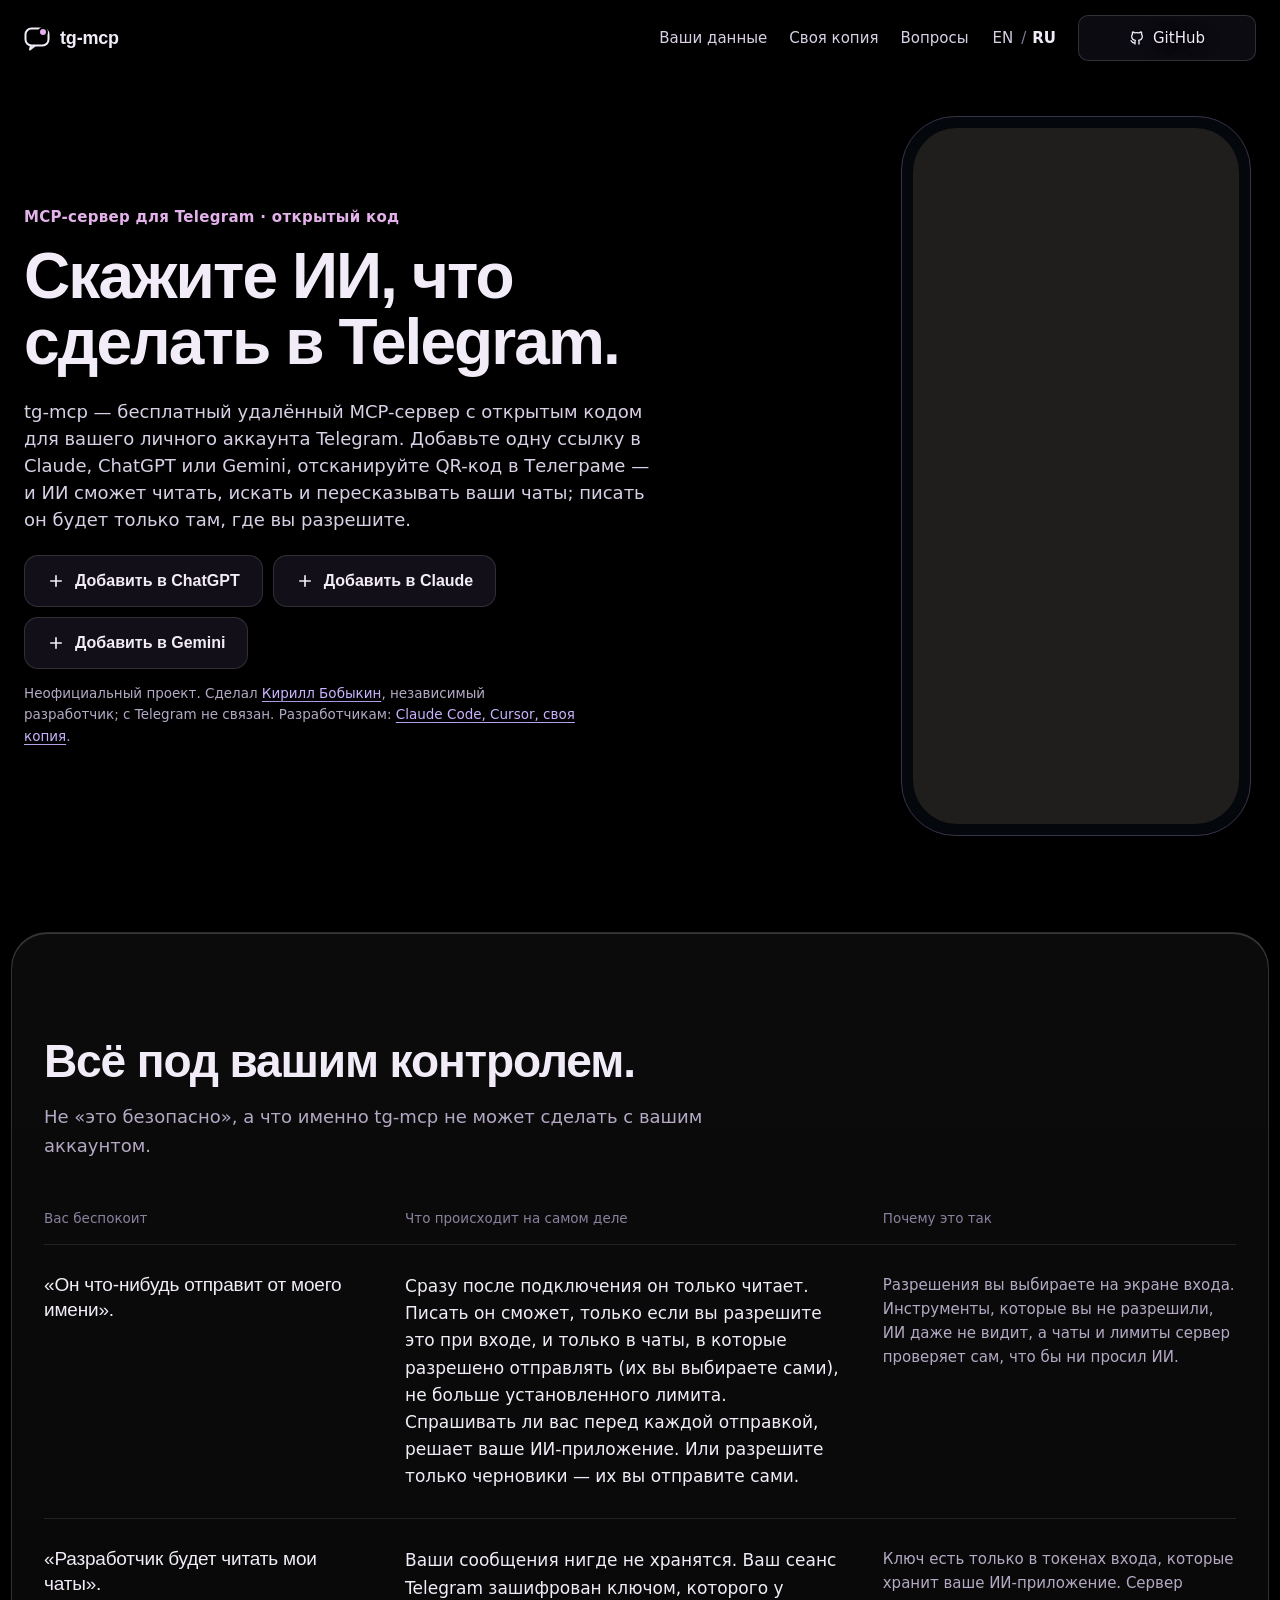
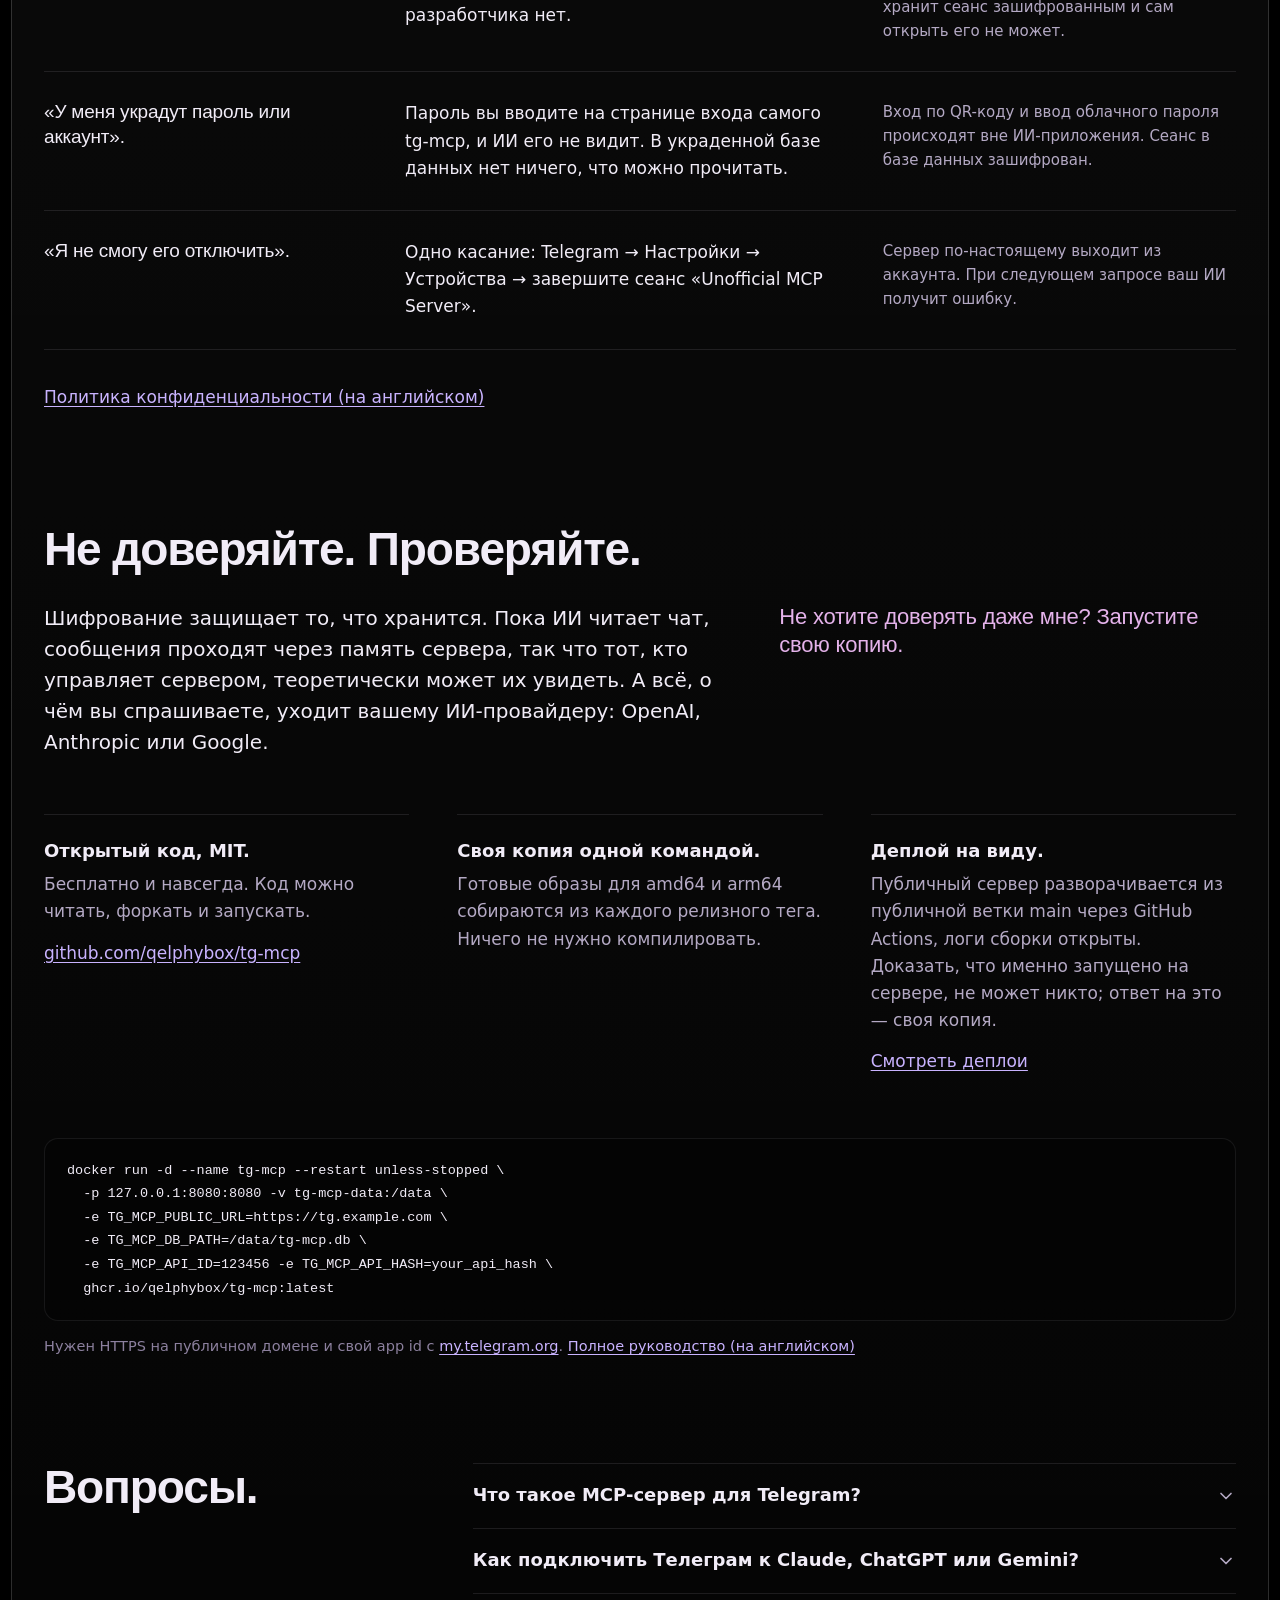
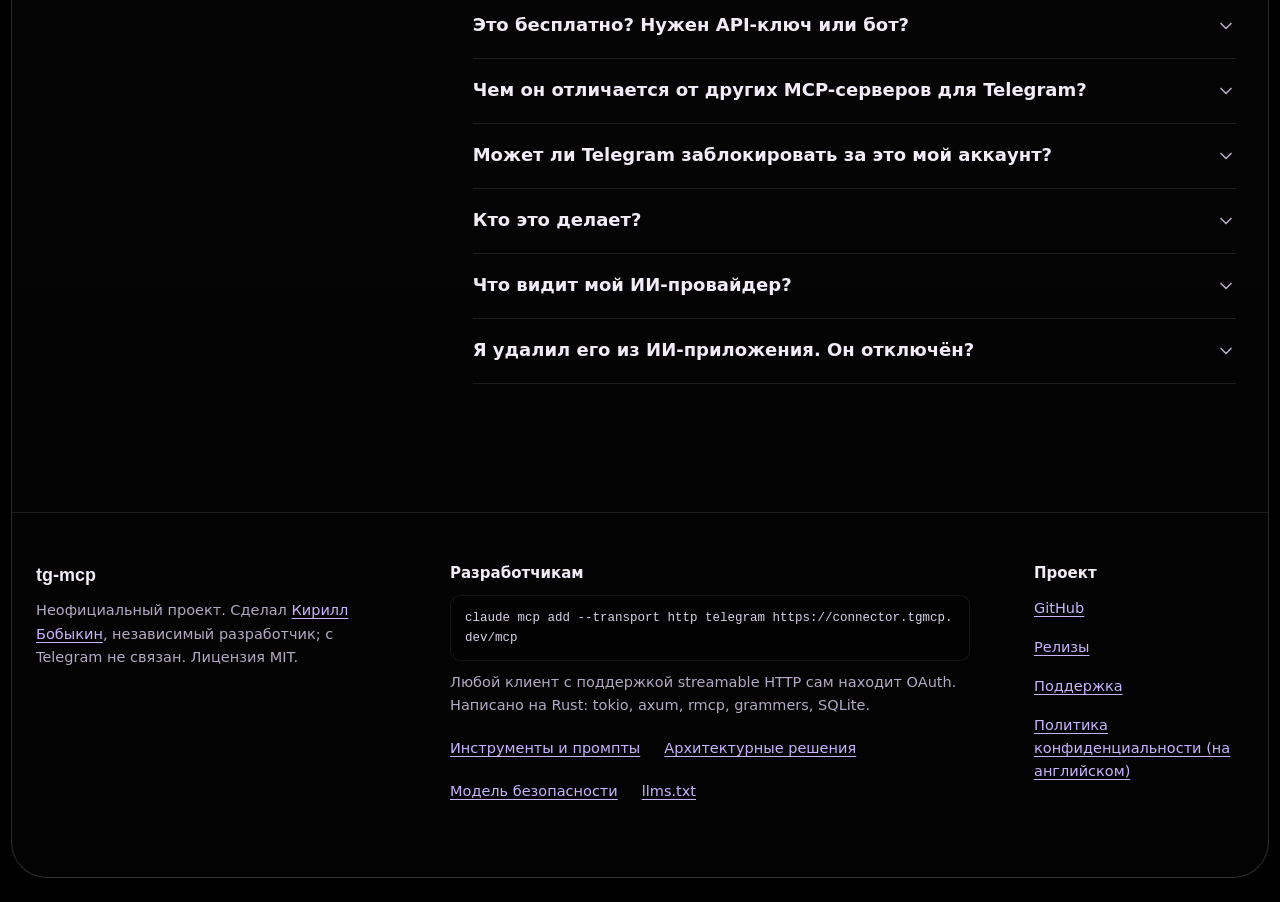
==== site/ru/index.html @ 608f6fd1 "Landing: the page in Russian at /ru/ (#78) site/ru/index.html is the English page's markup in Russia" ====
<!doctype html>
<html lang="ru">
<head>
<meta charset="utf-8">
<meta name="viewport" content="width=device-width, initial-scale=1">
<title>MCP-сервер Telegram для Claude, ChatGPT и Gemini · tg-mcp</title>
<meta name="description" content="MCP-сервер с открытым кодом: подключите Telegram к Claude, ChatGPT, Gemini или Cursor. Чтение и поиск по чатам, черновики. Вход по QR-коду, без API-ключей.">
<link rel="canonical" href="https://tgmcp.dev/ru/">
<link rel="alternate" hreflang="en" href="https://tgmcp.dev/">
<link rel="alternate" hreflang="ru" href="https://tgmcp.dev/ru/">
<link rel="alternate" hreflang="x-default" href="https://tgmcp.dev/">
<meta name="robots" content="index, follow, max-image-preview:large">
<link rel="alternate" type="text/markdown" href="https://tgmcp.dev/llms.txt" title="tg-mcp для ИИ-агентов (llms.txt, на английском)">
<meta name="theme-color" content="#000000">
<meta property="og:site_name" content="tg-mcp">
<meta property="og:title" content="tg-mcp: MCP-сервер Telegram для Claude, ChatGPT и Gemini">
<meta property="og:description" content="Поручите ИИ повседневные дела в Telegram: разобрать непрочитанное, найти то самое сообщение, написать и отправить ответ там, где вы разрешили. Неофициальный проект с открытым кодом.">
<meta property="og:url" content="https://tgmcp.dev/ru/">
<meta property="og:type" content="website">
<meta property="og:locale" content="ru_RU">
<meta property="og:locale:alternate" content="en_US">
<meta property="og:image" content="https://tgmcp.dev/ru/og.jpg">
<meta property="og:image:width" content="1200">
<meta property="og:image:height" content="630">
<meta property="og:image:alt" content="tg-mcp: MCP-сервер для Telegram. Скажите ИИ, что сделать в Telegram.">
<meta name="twitter:card" content="summary_large_image">
<script defer src="https://cloud.umami.is/script.js" data-website-id="552e4a6b-90d4-4f64-bf3e-ed0e49c563c6" data-domains="tgmcp.dev" data-do-not-track="true"></script>
<link rel="icon" href="/favicon.svg" type="image/svg+xml">
<link rel="preload" href="/fonts/unbounded-cyrillic.woff2" as="font" type="font/woff2" crossorigin>
<link rel="preload" href="/fonts/golos-text-cyrillic.woff2" as="font" type="font/woff2" crossorigin>
<style>
@font-face{font-family:'Golos Text';font-style:normal;font-weight:400 600;font-display:swap;src:url(/fonts/golos-text-cyrillic.woff2) format('woff2');unicode-range:U+0301, U+0400-045F, U+0490-0491, U+04B0-04B1, U+2116}
@font-face{font-family:'Golos Text';font-style:normal;font-weight:400 600;font-display:swap;src:url(/fonts/golos-text-latin-ext.woff2) format('woff2');unicode-range:U+0100-02BA, U+02BD-02C5, U+02C7-02CC, U+02CE-02D7, U+02DD-02FF, U+0304, U+0308, U+0329, U+1D00-1DBF, U+1E00-1E9F, U+1EF2-1EFF, U+2020, U+20A0-20AB, U+20AD-20C4, U+2113, U+2C60-2C7F, U+A720-A7FF}
@font-face{font-family:'Golos Text';font-style:normal;font-weight:400 600;font-display:swap;src:url(/fonts/golos-text-latin.woff2) format('woff2');unicode-range:U+0000-00FF, U+0131, U+0152-0153, U+02BB-02BC, U+02C6, U+02DA, U+02DC, U+0304, U+0308, U+0329, U+2000-206F, U+20AC, U+2122, U+2191, U+2193, U+2212, U+2215, U+FEFF, U+FFFD}
@font-face{font-family:'JetBrains Mono';font-style:normal;font-weight:400 500;font-display:swap;src:url(/fonts/jetbrains-mono-cyrillic.woff2) format('woff2');unicode-range:U+0301, U+0400-045F, U+0490-0491, U+04B0-04B1, U+2116}
@font-face{font-family:'JetBrains Mono';font-style:normal;font-weight:400 500;font-display:swap;src:url(/fonts/jetbrains-mono-latin-ext.woff2) format('woff2');unicode-range:U+0100-02BA, U+02BD-02C5, U+02C7-02CC, U+02CE-02D7, U+02DD-02FF, U+0304, U+0308, U+0329, U+1D00-1DBF, U+1E00-1E9F, U+1EF2-1EFF, U+2020, U+20A0-20AB, U+20AD-20C4, U+2113, U+2C60-2C7F, U+A720-A7FF}
@font-face{font-family:'JetBrains Mono';font-style:normal;font-weight:400 500;font-display:swap;src:url(/fonts/jetbrains-mono-latin.woff2) format('woff2');unicode-range:U+0000-00FF, U+0131, U+0152-0153, U+02BB-02BC, U+02C6, U+02DA, U+02DC, U+0304, U+0308, U+0329, U+2000-206F, U+20AC, U+2122, U+2191, U+2193, U+2212, U+2215, U+FEFF, U+FFFD}
@font-face{font-family:'Unbounded';font-style:normal;font-weight:500 700;font-display:swap;src:url(/fonts/unbounded-cyrillic.woff2) format('woff2');unicode-range:U+0301, U+0400-045F, U+0490-0491, U+04B0-04B1, U+2116}
@font-face{font-family:'Unbounded';font-style:normal;font-weight:500 700;font-display:swap;src:url(/fonts/unbounded-latin-ext.woff2) format('woff2');unicode-range:U+0100-02BA, U+02BD-02C5, U+02C7-02CC, U+02CE-02D7, U+02DD-02FF, U+0304, U+0308, U+0329, U+1D00-1DBF, U+1E00-1E9F, U+1EF2-1EFF, U+2020, U+20A0-20AB, U+20AD-20C4, U+2113, U+2C60-2C7F, U+A720-A7FF}
@font-face{font-family:'Unbounded';font-style:normal;font-weight:500 700;font-display:swap;src:url(/fonts/unbounded-latin.woff2) format('woff2');unicode-range:U+0000-00FF, U+0131, U+0152-0153, U+02BB-02BC, U+02C6, U+02DA, U+02DC, U+0304, U+0308, U+0329, U+2000-206F, U+20AC, U+2122, U+2191, U+2193, U+2212, U+2215, U+FEFF, U+FFFD}
body{margin:0;background:#000}
html{scrollbar-color:#3A3247 #000}
::selection{background:#E4B2EA;color:#1F0F24}
a{color:#C9B3FF;text-underline-offset:3px}
a:hover{color:#E2D6FF}
:focus-visible{outline:2px solid #C9B3FF;outline-offset:3px;border-radius:6px}
code,pre,.mono{font-family:'JetBrains Mono',ui-monospace,Menlo,monospace;font-variant-ligatures:none}
p code{font-size:0.86em;color:#F1ECF7;overflow-wrap:anywhere}
.view{animation:viewIn 480ms cubic-bezier(0.16,1,0.3,1) both}
.stag>*{animation:lnIn 420ms cubic-bezier(0.16,1,0.3,1) both}
.stag>*:nth-child(2){animation-delay:120ms}
.stag>*:nth-child(3){animation-delay:240ms}
.stag>*:nth-child(4){animation-delay:360ms}
.stag>*:nth-child(5){animation-delay:480ms}
.tick{animation:tick 380ms cubic-bezier(0.16,1,0.3,1) both}
@keyframes viewIn{from{opacity:0;filter:blur(6px);transform:translateY(6px)}to{opacity:1;filter:blur(0);transform:none} }
@keyframes tick{from{transform:scale(0.6);opacity:0}to{transform:none;opacity:1} }
.spin{animation:spin 900ms linear infinite}
summary::-webkit-details-marker{display:none}
.chev{transition:transform 200ms ease-out}
details[open] .chev{transform:rotate(180deg)}
summary:hover{color:#FFFFFF}
.bub{animation:bub 520ms cubic-bezier(0.16,1,0.3,1) both}
.slide{animation:slide 560ms cubic-bezier(0.16,1,0.3,1) both}
.caret{animation:caret 1s steps(1,end) infinite}
@keyframes spin{to{transform:rotate(360deg)} }
@keyframes bub{from{opacity:0;transform:translateY(14px) scale(0.97)}to{opacity:1;transform:none} }
@keyframes slide{from{transform:translateX(100%)}to{transform:none} }
@keyframes caret{50%{opacity:0} }
@media (prefers-reduced-motion: reduce){
.bub,.slide{animation:fadeOnly 200ms ease-out both}
.spin,.caret{animation:none}
.view,.stag>*,.tick{animation:fadeOnly 200ms ease-out both}
@keyframes fadeOnly{from{opacity:0}to{opacity:1} }
}
[hidden]{display:none!important}
.wall,.wall-in{pointer-events:none;opacity:.35;background:radial-gradient(circle at 80% 10%,#e4b2ea 0,rgba(228,178,234,0) 60%),radial-gradient(circle at 15% 30%,#8376c2 0,rgba(131,118,194,0) 60%),radial-gradient(circle at 25% 90%,#eab9d9 0,rgba(234,185,217,0) 60%),radial-gradient(circle at 85% 80%,#b493e6 0,rgba(180,147,230,0) 60%),#b493e6;-webkit-mask-image:url(/pattern.svg);mask-image:url(/pattern.svg);-webkit-mask-size:420px auto;mask-size:420px auto}
.wall{position:fixed;inset:0;z-index:-1}
.wall-in{position:absolute;inset:0;-webkit-mask-size:260px auto;mask-size:260px auto}
.tgs>:not(.wall-in){position:relative}
.sheet{max-width:1288px;width:calc(100% - 24px);margin:96px auto 24px;border-radius:36px;overflow:hidden;background:linear-gradient(180deg,rgba(255,255,255,.045),rgba(255,255,255,.01));-webkit-backdrop-filter:blur(6px) saturate(1.3);backdrop-filter:blur(6px) saturate(1.3);border:1px solid rgba(255,255,255,.16);box-shadow:inset 0 1px 0 rgba(255,255,255,.18),0 30px 80px -30px rgba(0,0,0,.7)}
.halo{text-shadow:0 0 2px #000,0 1px 14px #000}
</style>
<script type="application/ld+json">
{
 "@context": "https://schema.org",
 "@graph": [
  {
   "@type": "WebPage",
   "@id": "https://tgmcp.dev/ru/#webpage",
   "url": "https://tgmcp.dev/ru/",
   "name": "MCP-сервер Telegram для Claude, ChatGPT и Gemini · tg-mcp",
   "inLanguage": "ru",
   "isPartOf": {
    "@id": "https://tgmcp.dev/#website"
   },
   "about": {
    "@id": "https://tgmcp.dev/#app"
   }
  },
  {
   "@type": "SoftwareApplication",
   "@id": "https://tgmcp.dev/#app",
   "name": "tg-mcp",
   "description": "Бесплатный MCP-сервер (Model Context Protocol) с открытым кодом для личного аккаунта Telegram. Работает с Claude, ChatGPT, Gemini, Claude Code, Cursor и другими MCP-клиентами; вход по QR-коду, без API-ключа.",
   "url": "https://tgmcp.dev/",
   "applicationCategory": "DeveloperApplication",
   "operatingSystem": "Web, Docker (linux/amd64, linux/arm64)",
   "offers": {
    "@type": "Offer",
    "price": "0",
    "priceCurrency": "USD"
   },
   "license": "https://opensource.org/licenses/MIT",
   "isAccessibleForFree": true,
   "sameAs": [
    "https://github.com/qelphybox/tg-mcp"
   ],
   "author": {
    "@type": "Person",
    "@id": "https://github.com/qelphybox#person",
    "name": "Kirill Bobykin",
    "url": "https://github.com/qelphybox"
   },
   "image": "https://tgmcp.dev/og.jpg"
  },
  {
   "@type": "FAQPage",
   "@id": "https://tgmcp.dev/ru/#faq",
   "inLanguage": "ru",
   "mainEntity": [
    {
     "@type": "Question",
     "name": "Что такое MCP-сервер для Telegram?",
     "acceptedAnswer": {
      "@type": "Answer",
      "text": "MCP (Model Context Protocol) — открытый стандарт, через который ИИ-приложения подключают внешние инструменты. tg-mcp — MCP-сервер для вашего личного аккаунта Telegram: после подключения ИИ может просматривать список чатов, читать и искать сообщения, смотреть фото, расшифровывать голосовые сообщения и, только если вы разрешите, писать черновики или отправлять сообщения в чаты, в которые разрешено отправлять."
     }
    },
    {
     "@type": "Question",
     "name": "Как подключить Телеграм к Claude, ChatGPT или Gemini?",
     "acceptedAnswer": {
      "@type": "Answer",
      "text": "Добавьте https://connector.tgmcp.dev/mcp как свой коннектор. В Claude: Настройки → Коннекторы → Добавить свой коннектор (Settings → Connectors → Add custom connector). В ChatGPT (платные тарифы): Настройки → Приложения и коннекторы → Дополнительно → Режим разработчика, затем «Создать» (Settings → Apps & Connectors → Advanced → Developer mode, Create). В Gemini: Настройки → Подключённые приложения → Добавить своё приложение (Settings → Connected apps → Add a custom app). Затем отсканируйте QR-код в Telegram на телефоне. В Claude Code: claude mcp add --transport http telegram https://connector.tgmcp.dev/mcp. Cursor и другие MCP-клиенты принимают тот же адрес как streamable-HTTP-сервер."
     }
    },
    {
     "@type": "Question",
     "name": "Это бесплатно? Нужен API-ключ или бот?",
     "acceptedAnswer": {
      "@type": "Answer",
      "text": "Бесплатно: без регистрации, без оплаты и без API-ключа. Сервер входит в ваш собственный аккаунт по QR-коду, как Telegram Desktop, и работает с вашими настоящими чатами, а не с чатами бота. Свой app id с my.telegram.org нужен, только если вы запускаете собственную копию."
     }
    },
    {
     "@type": "Question",
     "name": "Чем он отличается от других MCP-серверов для Telegram?",
     "acceptedAnswer": {
      "@type": "Answer",
      "text": "Большинство MCP-серверов для Telegram работают на вашем компьютере: нужно поставить Python или Node, получить API id и hash на my.telegram.org и хранить файл сеанса на диске. tg-mcp — удалённый сервер, который добавляется по ссылке, поэтому он работает в Claude, ChatGPT и Gemini — и в браузере, и на телефоне. Ваш сеанс Telegram хранится в зашифрованном виде, а ключ есть только у вашего ИИ-приложения; собственную копию по-прежнему можно запустить в Docker."
     }
    },
    {
     "@type": "Question",
     "name": "Может ли Telegram заблокировать за это мой аккаунт?",
     "acceptedAnswer": {
      "@type": "Answer",
      "text": "Сервер работает через официальный API Telegram от имени своего зарегистрированного приложения, держится в пределах лимитов Telegram, а когда Telegram просит подождать, ждёт, а не обходит ограничение повторными запросами. Говорить за Telegram мы не можем, поэтому честно пообещать, что ничего никогда не случится, не может никто."
     }
    },
    {
     "@type": "Question",
     "name": "Кто это делает?",
     "acceptedAnswer": {
      "@type": "Answer",
      "text": "Я — Кирилл Бобыкин, независимый разработчик, @qelphybox на GitHub. tg-mcp — неофициальный проект, он не связан с Telegram, OpenAI, Anthropic или Google. Весь код открыт, а issues приходят прямо мне."
     }
    },
    {
     "@type": "Question",
     "name": "Что видит мой ИИ-провайдер?",
     "acceptedAnswer": {
      "@type": "Answer",
      "text": "Сообщения, которые ИИ читает, чтобы ответить на ваш вопрос, — так же, как если бы вы сами вставили их в чат."
     }
    },
    {
     "@type": "Question",
     "name": "Я удалил его из ИИ-приложения. Он отключён?",
     "acceptedAnswer": {
      "@type": "Answer",
      "text": "Не всегда. Некоторые приложения лишь забывают свои ключи, а сеанс Telegram остаётся. Для надёжности завершите его в Telegram → Настройки → Устройства → Unofficial MCP Server."
     }
    }
   ]
  }
 ]
}
</script>
</head>
<body>
<div class="wall" aria-hidden="true"></div>
<div style="color: #F1ECF7; font-family: 'Golos Text', system-ui, sans-serif; font-size: 17px; line-height: 1.6">

<header style="max-width: 1240px; margin: 0 auto; padding: 0 24px">
<nav aria-label="Главное меню" style="display: flex; flex-wrap: wrap; align-items: center; justify-content: space-between; gap: 8px 24px; min-height: 76px">
<a href="#top" style="display: inline-flex; align-items: center; gap: 10px; color: #F1ECF7; text-decoration: none; min-height: 44px">
<svg width="26" height="26" viewBox="0 0 26 26" fill="none" aria-hidden="true"><rect x="1.5" y="3.5" width="23" height="17" rx="6" stroke="#F1ECF7" stroke-width="2"></rect><path d="M7 20.5 6 24.5l5-4" stroke="#F1ECF7" stroke-width="2" stroke-linejoin="round"></path><circle cx="19" cy="7" r="4" fill="#E4B2EA" stroke="#000" stroke-width="2"></circle></svg>
<span style="font-family: Unbounded, sans-serif; font-weight: 600; font-size: 18px; letter-spacing: -0.01em">tg-mcp</span>
</a>
<div class="halo" style="display: flex; flex-wrap: wrap; align-items: center; gap: 0 22px; font-size: 15px">
<a href="#control" style="color: #D9D0E6; text-decoration: none; padding: 12px 0">Ваши данные</a>
<a href="#verify" style="color: #D9D0E6; text-decoration: none; padding: 12px 0">Своя копия</a>
<a href="#faq" style="color: #D9D0E6; text-decoration: none; padding: 12px 0">Вопросы</a>
<span style="display: inline-flex; align-items: center; gap: 6px; color: #8C809E"><a href="/" hreflang="en" lang="en" aria-label="English version" style="color: #D9D0E6; text-decoration: none; padding: 12px 2px">EN</a>/<span aria-current="page" style="color: #F1ECF7; font-weight: 600">RU</span></span>
<a href="https://github.com/qelphybox/tg-mcp" data-repo-link data-umami-event="GitHub" style="display: inline-flex; align-items: center; justify-content: center; box-sizing: border-box; min-width: 178px; gap: 8px; color: #F1ECF7; text-decoration: none; padding: 10px 16px; border: 1px solid rgba(241,236,247,.16); border-radius: 10px; background: rgba(30,25,40,.45); -webkit-backdrop-filter: blur(12px); backdrop-filter: blur(12px);">
<svg width="16" height="16" viewBox="0 0 24 24" fill="none" stroke="currentColor" stroke-width="2" stroke-linecap="round" stroke-linejoin="round" aria-hidden="true"><path d="M9 19c-4.3 1.4-4.3-2.5-6-3m12 5v-3.5c0-1 .1-1.4-.5-2 2.8-.3 5.5-1.4 5.5-6a4.6 4.6 0 0 0-1.3-3.2 4.2 4.2 0 0 0-.1-3.2s-1.1-.3-3.5 1.3a12.3 12.3 0 0 0-6.2 0C6.5 2.8 5.4 3.1 5.4 3.1a4.2 4.2 0 0 0-.1 3.2A4.6 4.6 0 0 0 4 9.5c0 4.6 2.7 5.7 5.5 6-.6.6-.6 1.2-.5 2V21"></path></svg>
GitHub
<span data-stars hidden style="display: inline-flex; align-items: center; gap: 5px; margin-left: 4px; padding-left: 10px; border-left: 1px solid rgba(241,236,247,.16); font-variant-numeric: tabular-nums"><svg width="14" height="14" viewBox="0 0 24 24" fill="#E4B2EA" aria-hidden="true"><path d="m12 2.5 2.9 6 6.6.9-4.8 4.6 1.2 6.5L12 17.4l-5.9 3.1 1.2-6.5L2.5 9.4l6.6-.9z"></path></svg><span data-stars-count></span></span>
</a>
</div>
</nav>
</header>

<main>
<section id="top" style="max-width: 1240px; margin: 0 auto; padding: 40px 24px 0; display: flex; flex-wrap: wrap; gap: 48px 72px; align-items: center">
<div style="flex: 1 1 520px; min-width: 0; display: flex; flex-direction: column; gap: 22px">
<p class="halo" style="margin: 0 0 -8px; font-size: 15px; font-weight: 600; letter-spacing: 0.02em; color: #E4B2EA">MCP-сервер для Telegram · открытый код</p>
<h1 style="margin: 0; font-family: Unbounded, sans-serif; font-weight: 600; font-size: clamp(36px, 5vw, 66px); line-height: 1.04; letter-spacing: -0.03em; text-wrap: balance">Скажите ИИ, что сделать в Telegram.</h1>
<p class="halo" style="margin: 0; max-width: 56ch; font-size: 18px; line-height: 1.5; color: #D9D0E6">tg-mcp — бесплатный удалённый MCP-сервер с открытым кодом для вашего личного аккаунта Telegram. Добавьте одну ссылку в Claude, ChatGPT или Gemini, отсканируйте QR-код в Телеграме — и ИИ сможет читать, искать и пересказывать ваши чаты; писать он будет только там, где вы разрешите.</p>
<div style="max-width: 560px; display: flex; flex-direction: column; gap: 14px">
<div style="display: flex; flex-wrap: wrap; gap: 10px">
<button type="button" data-app="0" data-umami-event="Add to app" data-umami-event-app="ChatGPT" aria-expanded="false" aria-controls="install-steps" style="-webkit-backdrop-filter: blur(12px); backdrop-filter: blur(12px); display: inline-flex; align-items: center; gap: 10px; min-height: 52px; padding: 0 22px; border-radius: 14px; border: 1px solid rgba(241,236,247,.14); background: rgba(30,25,40,.6); color: #F1ECF7; font: 600 16px 'Golos Text', sans-serif; cursor: pointer; transition: background 200ms ease-out, color 200ms ease-out"><svg width="18" height="18" viewBox="0 0 24 24" fill="none" stroke="currentColor" stroke-width="2.2" stroke-linecap="round" aria-hidden="true"><path d="M12 5v14M5 12h14"></path></svg>Добавить в ChatGPT</button>
<button type="button" data-app="1" data-umami-event="Add to app" data-umami-event-app="Claude" aria-expanded="false" aria-controls="install-steps" style="-webkit-backdrop-filter: blur(12px); backdrop-filter: blur(12px); display: inline-flex; align-items: center; gap: 10px; min-height: 52px; padding: 0 22px; border-radius: 14px; border: 1px solid rgba(241,236,247,.14); background: rgba(30,25,40,.6); color: #F1ECF7; font: 600 16px 'Golos Text', sans-serif; cursor: pointer; transition: background 200ms ease-out, color 200ms ease-out"><svg width="18" height="18" viewBox="0 0 24 24" fill="none" stroke="currentColor" stroke-width="2.2" stroke-linecap="round" aria-hidden="true"><path d="M12 5v14M5 12h14"></path></svg>Добавить в Claude</button>
<button type="button" data-app="2" data-umami-event="Add to app" data-umami-event-app="Gemini" aria-expanded="false" aria-controls="install-steps" style="-webkit-backdrop-filter: blur(12px); backdrop-filter: blur(12px); display: inline-flex; align-items: center; gap: 10px; min-height: 52px; padding: 0 22px; border-radius: 14px; border: 1px solid rgba(241,236,247,.14); background: rgba(30,25,40,.6); color: #F1ECF7; font: 600 16px 'Golos Text', sans-serif; cursor: pointer; transition: background 200ms ease-out, color 200ms ease-out"><svg width="18" height="18" viewBox="0 0 24 24" fill="none" stroke="currentColor" stroke-width="2.2" stroke-linecap="round" aria-hidden="true"><path d="M12 5v14M5 12h14"></path></svg>Добавить в Gemini</button>
</div>
<div data-if="appOpen" hidden style="display: contents">
<div id="install-steps" class="view" style="background: rgba(24,19,32,.72); -webkit-backdrop-filter: blur(18px); backdrop-filter: blur(18px); border: 1px solid rgba(241,236,247,.08); border-radius: 16px; padding: 20px 22px; display: flex; flex-direction: column; gap: 16px; box-shadow: 0 10px 30px -12px rgba(0,0,0,0.6)">
<ol id="app-steps" style="margin: 0; padding: 0; list-style: none; display: flex; flex-direction: column; gap: 10px"></ol>
<div style="display: flex; align-items: stretch; background: rgba(0,0,0,.28); border: 1px solid rgba(241,236,247,.1); border-radius: 12px">
<code style="flex: 1 1 auto; min-width: 0; padding: 12px 14px; font-size: 14px; color: #F1ECF7; white-space: nowrap; overflow-x: auto">https://connector.tgmcp.dev/mcp</code>
<button type="button" data-copy data-umami-event="Copy URL" aria-label="Скопировать ссылку" style="flex: none; min-width: 88px; min-height: 46px; border: 0; border-radius: 0 12px 12px 0; background: #E4B2EA; color: #1F0F24; font: 600 14px 'Golos Text', sans-serif; cursor: pointer"><span data-text="copyLabel"></span></button>
</div>
<div style="display: flex; flex-wrap: wrap; gap: 4px 20px; align-items: center; justify-content: space-between">
<a href="https://chatgpt.com" data-app-url data-umami-event="Open app" data-umami-event-app="ChatGPT" target="_blank" rel="noopener" style="font-weight: 600; padding: 10px 0">Открыть <span data-text="appName"></span></a>
<span style="font-size: 13.5px; color: #8C809E"><span data-text="appNote"></span></span>
</div>
</div>
</div>
<p class="halo" style="margin: 0; font-size: 13.5px; color: #B4A9C4">Неофициальный проект. Сделал <a href="https://github.com/qelphybox">Кирилл Бобыкин</a>, независимый разработчик; с Telegram не связан. Разработчикам: <a href="#dev">Claude Code, Cursor, своя копия</a>.</p>
</div>
</div>

<div style="flex: 0 1 360px; min-width: 0; display: flex; flex-direction: column; align-items: center; gap: 22px; margin: 0 auto">
<div id="phone" role="img" aria-label="Демо в приложении Claude на телефоне" style="width: 350px; max-width: 100%; height: 720px; box-sizing: border-box; padding: 11px; border-radius: 54px; background: #04070C; border: 1px solid #3A3247; box-shadow: 0 40px 80px -30px rgba(0,0,0,0.85), 0 12px 24px -12px rgba(0,0,0,0.6)">
<div style="position: relative; width: 100%; height: 100%; border-radius: 44px; overflow: hidden; background: #1F1E1C">

<div data-if="chat" hidden style="display: contents">
<div style="position: absolute; inset: 0; display: flex; flex-direction: column; color: #ECEAE4; font-size: 14.5px; line-height: 1.5">
<div style="flex: none; display: flex; align-items: center; justify-content: space-between; padding: 34px 18px 10px">
<svg width="22" height="22" viewBox="0 0 24 24" fill="none" stroke="#ECEAE4" stroke-width="2" stroke-linecap="round" aria-hidden="true"><path d="M4 7h16M4 12h16M4 17h10"></path></svg>
<span style="font-weight: 600; font-size: 15px">Claude</span>
<svg width="22" height="22" viewBox="0 0 24 24" fill="none" stroke="#ECEAE4" stroke-width="2" stroke-linecap="round" stroke-linejoin="round" aria-hidden="true"><path d="M12 20h9M16.5 3.5a2.1 2.1 0 0 1 3 3L7 19l-4 1 1-4Z"></path></svg>
</div>
<div style="flex: 1 1 auto; min-height: 0; overflow: hidden; display: flex; flex-direction: column; justify-content: flex-end; gap: 14px; padding: 0 16px 12px">

<div data-if="user" hidden style="display: contents">
<div class="bub" style="align-self: flex-end; max-width: 86%; display: flex; flex-direction: column; align-items: flex-end; gap: 6px">
<div data-if="attach" hidden style="display: contents">
<div style="display: flex; gap: 6px">
<span style="width: 60px; height: 60px; border-radius: 12px; background: #2F6F6A; display: flex; align-items: center; justify-content: center"><svg width="30" height="30" viewBox="0 0 24 24" fill="none" stroke="#F2EDE4" stroke-width="1.6" stroke-linecap="round" stroke-linejoin="round" aria-hidden="true"><circle cx="5.5" cy="16" r="3.5"></circle><circle cx="18.5" cy="16" r="3.5"></circle><path d="M5.5 16 9 9h6.5l3 7M9 9l3 7M14 6h2.5"></path></svg></span>
<span style="width: 60px; height: 60px; border-radius: 12px; background: #8A4B2E; display: flex; align-items: center; justify-content: center"><svg width="30" height="30" viewBox="0 0 24 24" fill="none" stroke="#F2EDE4" stroke-width="1.6" stroke-linecap="round" stroke-linejoin="round" aria-hidden="true"><path d="M6 11V7a3 3 0 0 1 3-3h6a3 3 0 0 1 3 3v4"></path><path d="M2 18v-5a2 2 0 1 1 4 0v2h12v-2a2 2 0 1 1 4 0v5ZM5 18v2M19 18v2"></path></svg></span>
<span style="width: 60px; height: 60px; border-radius: 12px; background: #4B3F8A; display: flex; align-items: center; justify-content: center"><svg width="30" height="30" viewBox="0 0 24 24" fill="none" stroke="#F2EDE4" stroke-width="1.6" stroke-linecap="round" stroke-linejoin="round" aria-hidden="true"><rect x="3" y="4" width="18" height="12" rx="2"></rect><path d="M8 20h8M12 16v4"></path></svg></span>
</div>
</div>
<div style="background: #393834; border-radius: 18px 18px 6px 18px; padding: 10px 14px"><span data-text="msg"></span></div>
</div>
</div>

<div data-if="a1" hidden style="display: contents">
<div class="bub" style="display: flex; flex-direction: column; gap: 8px">
<span><span data-text="intro"></span></span>
<div data-chips style="display: contents"></div>
</div>
</div>

<div data-if="rSell" hidden style="display: contents">
<div class="bub" style="display: flex; flex-direction: column; gap: 10px">
<span>Готово. Канал <strong>Распродажа на выходных</strong> запущен: три поста, по одному на вещь, с фото и ценами. Вот ссылка:</span>
<div style="display: flex; align-items: center; gap: 12px; background: #2A2926; border: 1px solid #3A3934; border-radius: 14px; padding: 10px 12px">
<span style="flex: none; width: 36px; height: 36px; border-radius: 50%; background: #E4B2EA; display: flex; align-items: center; justify-content: center"><svg width="18" height="18" viewBox="0 0 24 24" fill="none" stroke="#1F0F24" stroke-width="2" stroke-linecap="round" stroke-linejoin="round" aria-hidden="true"><path d="M20.6 13.4 13.4 20.6a2 2 0 0 1-2.8 0L3 13V3h10l7.6 7.6a2 2 0 0 1 0 2.8Z"></path><circle cx="7.5" cy="7.5" r="1.5"></circle></svg></span>
<span style="min-width: 0"><span style="display: block; font-weight: 600; font-size: 14px">Распродажа на выходных</span><span class="mono" style="display: block; font-size: 12px; color: #C9B3FF">t.me/weekend_garage_sale</span></span>
</div>
</div>
</div>

<div data-if="rCatch" hidden style="display: contents">
<div class="bub" style="display: flex; flex-direction: column; gap: 10px">
<span>Шесть чатов, 94 новых сообщения. <strong>Ответа ждут два:</strong></span>
<div class="stag" style="display: flex; flex-direction: column; gap: 8px">
<div style="display: flex; gap: 10px; background: #2A2926; border: 1px solid #3A3934; border-radius: 12px; padding: 10px 12px"><span style="flex: none; width: 8px; height: 8px; margin-top: 7px; border-radius: 50%; background: #E4B2EA"></span><span style="font-size: 13.5px"><strong>Анна, дизайн.</strong> Нужна презентация к пятнице: созвон с инвесторами перенесли на пораньше.<span class="mono" style="display: block; font-size: 11.5px; color: #C9B3FF; margin-top: 2px">t.me/c/1835/4812</span></span></div>
<div style="display: flex; gap: 10px; background: #2A2926; border: 1px solid #3A3934; border-radius: 12px; padding: 10px 12px"><span style="flex: none; width: 8px; height: 8px; margin-top: 7px; border-radius: 50%; background: #E4B2EA"></span><span style="font-size: 13.5px"><strong>Арендодатель.</strong> Просит подтвердить просмотр во вторник в 10:00.</span></div>
</div>
<span style="font-size: 13.5px; color: #A8A49A">Семья, Книжный клуб и ещё 2: ничего важного.</span>
</div>
</div>

<div data-if="rTable" hidden style="display: contents">
<div class="bub" style="display: flex; flex-direction: column; gap: 10px">
<span>Забронировано. Osteria Lume подтвердила в Telegram:</span>
<div style="display: flex; align-items: center; gap: 12px; background: #2A2926; border: 1px solid #3A3934; border-radius: 14px; padding: 10px 12px">
<span style="flex: none; width: 44px; height: 48px; border-radius: 10px; background: #ECEAE4; color: #1F1E1C; display: flex; flex-direction: column; align-items: center; justify-content: center; line-height: 1.1"><span style="font-size: 10px; font-weight: 600; text-transform: uppercase; color: #B4472C">Пт</span><span style="font-size: 18px; font-weight: 700">13</span></span>
<span style="min-width: 0"><span style="display: block; font-weight: 600; font-size: 14px">20:30 · Столик на 4, терраса</span><span style="display: block; font-size: 12.5px; color: #A8A49A">Osteria Lume</span></span>
</div>
</div>
</div>

</div>
<div style="flex: none; padding: 8px 12px 26px">
<div style="display: flex; align-items: flex-end; gap: 8px; background: #2A2926; border: 1px solid #3A3934; border-radius: 22px; padding: 8px 8px 8px 16px; min-height: 44px; box-sizing: border-box">
<div style="flex: 1 1 auto; min-width: 0; padding: 4px 0; font-size: 14px; line-height: 1.45">
<div data-if="typing" hidden style="display: contents"><span><span data-text="typed"></span></span><span class="caret" style="display: inline-block; width: 2px; height: 16px; margin-left: 1px; vertical-align: -3px; background: #E4B2EA"></span></div>
<div data-if="idle" hidden style="display: contents"><span style="color: #8F8B82">Ответить Claude…</span></div>
</div>
<span data-send style="flex: none; width: 32px; height: 32px; border-radius: 50%; background: #4A4842; display: flex; align-items: center; justify-content: center; transition: background 200ms ease-out"><svg width="16" height="16" viewBox="0 0 24 24" fill="none" stroke="#1F0F24" stroke-width="2.5" stroke-linecap="round" stroke-linejoin="round" aria-hidden="true"><path d="M12 19V5M5 12l7-7 7 7"></path></svg></span>
</div>
</div>
</div>
</div>

<div data-if="tgSell" hidden style="display: contents">
<div class="slide tgs" style="position: absolute; inset: 0; display: flex; flex-direction: column; background: #000; color: #F1ECF7; font-size: 14px; line-height: 1.45">
<div class="wall-in" aria-hidden="true"></div>
<div style="flex: none; display: flex; align-items: center; gap: 12px; padding: 34px 16px 12px; background: #141118">
<svg width="20" height="20" viewBox="0 0 24 24" fill="none" stroke="#C9B3FF" stroke-width="2" stroke-linecap="round" stroke-linejoin="round" aria-hidden="true"><path d="m15 18-6-6 6-6"></path></svg>
<span style="flex: none; width: 38px; height: 38px; border-radius: 50%; background: #E4B2EA; display: flex; align-items: center; justify-content: center"><svg width="18" height="18" viewBox="0 0 24 24" fill="none" stroke="#1F0F24" stroke-width="2" stroke-linecap="round" stroke-linejoin="round" aria-hidden="true"><path d="M20.6 13.4 13.4 20.6a2 2 0 0 1-2.8 0L3 13V3h10l7.6 7.6a2 2 0 0 1 0 2.8Z"></path><circle cx="7.5" cy="7.5" r="1.5"></circle></svg></span>
<span style="min-width: 0"><span style="display: block; font-weight: 600; font-size: 15px">Распродажа на выходных</span><span style="display: block; font-size: 12.5px; color: #A99FBB">канал · 1 подписчик</span></span>
</div>
<div style="flex: 1 1 auto; min-height: 0; overflow: hidden; display: flex; flex-direction: column; justify-content: flex-end; gap: 10px; padding: 12px 12px 10px">
<div data-if="it1" hidden style="display: contents">
<div class="bub" style="width: 88%; background: #1E1A26; border-radius: 14px; overflow: hidden">
<div style="height: 92px; background: #2F6F6A; display: flex; align-items: center; justify-content: center"><svg width="44" height="44" viewBox="0 0 24 24" fill="none" stroke="#F2EDE4" stroke-width="1.4" stroke-linecap="round" stroke-linejoin="round" aria-hidden="true"><circle cx="5.5" cy="16" r="3.5"></circle><circle cx="18.5" cy="16" r="3.5"></circle><path d="M5.5 16 9 9h6.5l3 7M9 9l3 7M14 6h2.5"></path></svg></div>
<div style="padding: 8px 12px 6px"><strong>Городской велосипед, размер M · 14&nbsp;000&nbsp;₽</strong><br>Катался два лета, новая цепь. Самовывоз из центра.<span style="display: block; text-align: right; font-size: 11.5px; color: #9A8FAD">14:02</span></div>
</div>
</div>
<div data-if="it2" hidden style="display: contents">
<div class="bub" style="width: 88%; background: #1E1A26; border-radius: 14px; overflow: hidden">
<div style="height: 92px; background: #8A4B2E; display: flex; align-items: center; justify-content: center"><svg width="44" height="44" viewBox="0 0 24 24" fill="none" stroke="#F2EDE4" stroke-width="1.4" stroke-linecap="round" stroke-linejoin="round" aria-hidden="true"><path d="M6 11V7a3 3 0 0 1 3-3h6a3 3 0 0 1 3 3v4"></path><path d="M2 18v-5a2 2 0 1 1 4 0v2h12v-2a2 2 0 1 1 4 0v5ZM5 18v2M19 18v2"></path></svg></div>
<div style="padding: 8px 12px 6px"><strong>Бархатное кресло · 9&nbsp;000&nbsp;₽</strong><br>Зелёное, без царапин, животных дома нет.<span style="display: block; text-align: right; font-size: 11.5px; color: #9A8FAD">14:02</span></div>
</div>
</div>
<div data-if="it3" hidden style="display: contents">
<div class="bub" style="width: 88%; background: #1E1A26; border-radius: 14px; overflow: hidden">
<div style="height: 92px; background: #4B3F8A; display: flex; align-items: center; justify-content: center"><svg width="44" height="44" viewBox="0 0 24 24" fill="none" stroke="#F2EDE4" stroke-width="1.4" stroke-linecap="round" stroke-linejoin="round" aria-hidden="true"><rect x="3" y="4" width="18" height="12" rx="2"></rect><path d="M8 20h8M12 16v4"></path></svg></div>
<div style="padding: 8px 12px 6px"><strong>Монитор 27″, 1440p · 11&nbsp;000&nbsp;₽</strong><br>Коробка и кабели в комплекте.<span style="display: block; text-align: right; font-size: 11.5px; color: #9A8FAD">14:03</span></div>
</div>
</div>
</div>
<div style="flex: none; padding: 10px 16px 26px; background: #141118; text-align: center; font-weight: 600; color: #C9B3FF">Поделиться каналом</div>
</div>
</div>

<div data-if="tgTable" hidden style="display: contents">
<div class="slide tgs" style="position: absolute; inset: 0; display: flex; flex-direction: column; background: #000; color: #F1ECF7; font-size: 14px; line-height: 1.45">
<div class="wall-in" aria-hidden="true"></div>
<div style="flex: none; display: flex; align-items: center; gap: 12px; padding: 34px 16px 12px; background: #141118">
<svg width="20" height="20" viewBox="0 0 24 24" fill="none" stroke="#C9B3FF" stroke-width="2" stroke-linecap="round" stroke-linejoin="round" aria-hidden="true"><path d="m15 18-6-6 6-6"></path></svg>
<span style="flex: none; width: 38px; height: 38px; border-radius: 50%; background: #3B5B8C; display: flex; align-items: center; justify-content: center"><svg width="18" height="18" viewBox="0 0 24 24" fill="none" stroke="#F1ECF7" stroke-width="2" stroke-linecap="round" stroke-linejoin="round" aria-hidden="true"><path d="M3 2v7a2 2 0 0 0 2 2h4a2 2 0 0 0 2-2V2M7 2v20M21 15V2a5 5 0 0 0-5 5v6a2 2 0 0 0 2 2h3Zm0 0v7"></path></svg></span>
<span style="min-width: 0"><span style="display: block; font-weight: 600; font-size: 15px">Osteria Lume</span><span style="display: block; font-size: 12.5px; color: #A99FBB">в сети</span></span>
</div>
<div style="flex: 1 1 auto; min-height: 0; overflow: hidden; display: flex; flex-direction: column; justify-content: flex-end; gap: 8px; padding: 12px 12px 14px">
<div data-if="it1" hidden style="display: contents">
<div class="bub" style="align-self: flex-end; max-width: 80%; background: #6E5BB8; border-radius: 16px 16px 4px 16px; padding: 8px 12px">Здравствуйте! Есть столик на четверых в пятницу около 20:00?<span style="display: block; text-align: right; font-size: 11px; color: #E0D7F5">14:10 ✓✓</span></div>
</div>
<div data-if="it2" hidden style="display: contents">
<div class="bub" style="align-self: flex-start; max-width: 80%; background: #1E1A26; border-radius: 16px 16px 16px 4px; padding: 8px 12px">Здравствуйте! На 20:00 всё занято, но есть 20:30 на террасе. Забронировать?<span style="display: block; text-align: right; font-size: 11px; color: #9A8FAD">14:12</span></div>
</div>
<div data-if="it3" hidden style="display: contents">
<div class="bub" style="align-self: flex-end; max-width: 80%; background: #6E5BB8; border-radius: 16px 16px 4px 16px; padding: 8px 12px">20:30 на террасе подходит, спасибо!<span style="display: block; text-align: right; font-size: 11px; color: #E0D7F5">14:12 ✓✓</span></div>
</div>
<div data-if="it4" hidden style="display: contents">
<div class="bub" style="align-self: flex-start; max-width: 80%; background: #1E1A26; border-radius: 16px 16px 16px 4px; padding: 8px 12px">Забронировали: пятница, 20:30, терраса, 4 гостя. Ждём вас!<span style="display: block; text-align: right; font-size: 11px; color: #9A8FAD">14:13</span></div>
</div>
</div>
<div style="flex: none; display: flex; align-items: center; gap: 10px; padding: 10px 14px 26px; background: #141118; color: #9A8FAD">Сообщение</div>
</div>
</div>

</div>
</div>
<div data-if="cap0" hidden style="display: contents"><p class="view" style="margin: 0; font-size: 16px; font-weight: 500; color: #D9D0E6; text-align: center">Продать вещи</p></div>
<div data-if="cap1" hidden style="display: contents"><p class="view" style="margin: 0; font-size: 16px; font-weight: 500; color: #D9D0E6; text-align: center">Разобрать непрочитанное</p></div>
<div data-if="cap2" hidden style="display: contents"><p class="view" style="margin: 0; font-size: 16px; font-weight: 500; color: #D9D0E6; text-align: center">Забронировать столик</p></div>
</div>
</section>

<div class="sheet">
<section id="control" style="max-width: 1240px; margin: 0 auto; padding: 104px 32px 0">
<h2 style="margin: 0 0 16px; font-family: Unbounded, sans-serif; font-weight: 600; font-size: clamp(28px, 3.6vw, 48px); line-height: 1.08; letter-spacing: -0.025em; text-wrap: balance">Всё под вашим контролем.</h2>
<p style="margin: 0 0 48px; max-width: 58ch; color: #B4A9C4; font-size: 18px">Не «это безопасно», а что именно tg-mcp не может сделать с вашим аккаунтом.</p>
<div role="table" aria-label="Частые опасения и что происходит на самом деле" style="display: flex; flex-direction: column">
<div role="row" style="display: flex; flex-wrap: wrap; gap: 0 40px; padding: 0 0 14px; font-size: 13.5px; color: #8C809E">
<span role="columnheader" style="flex: 1 1 260px">Вас беспокоит</span>
<span role="columnheader" style="flex: 1.6 1 340px">Что происходит на самом деле</span>
<span role="columnheader" style="flex: 1.2 1 280px">Почему это так</span>
</div>
<div role="row" style="display: flex; flex-wrap: wrap; gap: 10px 40px; padding: 28px 0; border-top: 1px solid rgba(241,236,247,.1)">
<span role="cell" style="flex: 1 1 260px; font-family: Unbounded, sans-serif; font-weight: 500; font-size: 19px; line-height: 1.3; letter-spacing: -0.01em">«Он что-нибудь отправит от моего имени».</span>
<span role="cell" style="flex: 1.6 1 340px; color: #F1ECF7">Сразу после подключения он только читает. Писать он сможет, только если вы разрешите это при входе, и только в чаты, в которые разрешено отправлять (их вы выбираете сами), не больше установленного лимита. Спрашивать ли вас перед каждой отправкой, решает ваше ИИ-приложение. Или разрешите только черновики — их вы отправите сами.</span>
<span role="cell" style="flex: 1.2 1 280px; font-size: 15px; color: #B4A9C4">Разрешения вы выбираете на экране входа. Инструменты, которые вы не разрешили, ИИ даже не видит, а чаты и лимиты сервер проверяет сам, что бы ни просил ИИ.</span>
</div>
<div role="row" style="display: flex; flex-wrap: wrap; gap: 10px 40px; padding: 28px 0; border-top: 1px solid rgba(241,236,247,.1)">
<span role="cell" style="flex: 1 1 260px; font-family: Unbounded, sans-serif; font-weight: 500; font-size: 19px; line-height: 1.3; letter-spacing: -0.01em">«Разработчик будет читать мои чаты».</span>
<span role="cell" style="flex: 1.6 1 340px; color: #F1ECF7">Ваши сообщения нигде не хранятся. Ваш сеанс Telegram зашифрован ключом, которого у разработчика нет.</span>
<span role="cell" style="flex: 1.2 1 280px; font-size: 15px; color: #B4A9C4">Ключ есть только в токенах входа, которые хранит ваше ИИ-приложение. Сервер хранит сеанс зашифрованным и сам открыть его не может.</span>
</div>
<div role="row" style="display: flex; flex-wrap: wrap; gap: 10px 40px; padding: 28px 0; border-top: 1px solid rgba(241,236,247,.1)">
<span role="cell" style="flex: 1 1 260px; font-family: Unbounded, sans-serif; font-weight: 500; font-size: 19px; line-height: 1.3; letter-spacing: -0.01em">«У меня украдут пароль или аккаунт».</span>
<span role="cell" style="flex: 1.6 1 340px; color: #F1ECF7">Пароль вы вводите на странице входа самого tg-mcp, и ИИ его не видит. В украденной базе данных нет ничего, что можно прочитать.</span>
<span role="cell" style="flex: 1.2 1 280px; font-size: 15px; color: #B4A9C4">Вход по QR-коду и ввод облачного пароля происходят вне ИИ-приложения. Сеанс в базе данных зашифрован.</span>
</div>
<div role="row" style="display: flex; flex-wrap: wrap; gap: 10px 40px; padding: 28px 0; border-top: 1px solid rgba(241,236,247,.1); border-bottom: 1px solid rgba(241,236,247,.1)">
<span role="cell" style="flex: 1 1 260px; font-family: Unbounded, sans-serif; font-weight: 500; font-size: 19px; line-height: 1.3; letter-spacing: -0.01em">«Я не смогу его отключить».</span>
<span role="cell" style="flex: 1.6 1 340px; color: #F1ECF7">Одно касание: Telegram → Настройки → Устройства → завершите сеанс «Unofficial MCP Server».</span>
<span role="cell" style="flex: 1.2 1 280px; font-size: 15px; color: #B4A9C4">Сервер по-настоящему выходит из аккаунта. При следующем запросе ваш ИИ получит ошибку.</span>
</div>
</div>
<p style="margin: 24px 0 0"><a href="/privacy.html" hreflang="en" style="display: inline-block; padding: 10px 0">Политика конфиденциальности (на английском)</a></p>
</section>

<section id="verify" style="max-width: 1240px; margin: 0 auto; padding: 104px 32px 0">
<h2 style="margin: 0 0 28px; font-family: Unbounded, sans-serif; font-weight: 600; font-size: clamp(28px, 3.6vw, 48px); line-height: 1.08; letter-spacing: -0.025em">Не доверяйте. Проверяйте.</h2>
<div style="display: flex; flex-wrap: wrap; gap: 24px 64px; align-items: flex-start">
<p style="flex: 1.4 1 480px; margin: 0; font-size: 20px; line-height: 1.55; color: #F1ECF7; max-width: 60ch">Шифрование защищает то, что хранится. Пока ИИ читает чат, сообщения проходят через память сервера, так что тот, кто управляет сервером, теоретически может их увидеть. А всё, о чём вы спрашиваете, уходит вашему ИИ-провайдеру: OpenAI, Anthropic или Google.</p>
<p style="flex: 1 1 320px; margin: 0; font-family: Unbounded, sans-serif; font-weight: 500; font-size: 22px; line-height: 1.3; letter-spacing: -0.01em; color: #E4B2EA">Не хотите доверять даже мне? Запустите свою копию.</p>
</div>
<ul style="margin: 56px 0 0; padding: 0; list-style: none; display: grid; grid-template-columns: repeat(auto-fit, minmax(min(100%, 300px), 1fr)); gap: 0 48px">
<li style="padding: 22px 0; border-top: 1px solid rgba(241,236,247,.1); display: flex; flex-direction: column; gap: 6px"><strong style="font-size: 18px">Открытый код, MIT.</strong><span style="color: #B4A9C4">Бесплатно и навсегда. Код можно читать, форкать и запускать.</span><a href="https://github.com/qelphybox/tg-mcp" style="align-self: flex-start; padding: 8px 0">github.com/qelphybox/tg-mcp</a></li>
<li style="padding: 22px 0; border-top: 1px solid rgba(241,236,247,.1); display: flex; flex-direction: column; gap: 6px"><strong style="font-size: 18px">Своя копия одной командой.</strong><span style="color: #B4A9C4">Готовые образы для amd64 и arm64 собираются из каждого релизного тега. Ничего не нужно компилировать.</span></li>
<li style="padding: 22px 0; border-top: 1px solid rgba(241,236,247,.1); display: flex; flex-direction: column; gap: 6px"><strong style="font-size: 18px">Деплой на виду.</strong><span style="color: #B4A9C4">Публичный сервер разворачивается из публичной ветки main через GitHub Actions, логи сборки открыты. Доказать, что именно запущено на сервере, не может никто; ответ на это — своя копия.</span><a href="https://github.com/qelphybox/tg-mcp/actions" style="align-self: flex-start; padding: 8px 0">Смотреть деплои</a></li>
</ul>
<pre style="margin: 32px 0 0; background: rgba(0,0,0,.28); border: 1px solid rgba(241,236,247,.08); border-radius: 14px; padding: 20px 22px; font-size: 13.5px; line-height: 1.75; color: #F1ECF7; white-space: pre-wrap; word-break: break-word">docker run -d --name tg-mcp --restart unless-stopped \
  -p 127.0.0.1:8080:8080 -v tg-mcp-data:/data \
  -e TG_MCP_PUBLIC_URL=https://tg.example.com \
  -e TG_MCP_DB_PATH=/data/tg-mcp.db \
  -e TG_MCP_API_ID=123456 -e TG_MCP_API_HASH=your_api_hash \
  ghcr.io/qelphybox/tg-mcp:latest</pre>
<p style="margin: 14px 0 0; font-size: 14.5px; color: #8C809E">Нужен HTTPS на публичном домене и свой app id с <a href="https://my.telegram.org/apps">my.telegram.org</a>. <a href="https://github.com/qelphybox/tg-mcp#self-hosting" hreflang="en">Полное руководство (на английском)</a></p>
</section>

<section id="faq" style="max-width: 1240px; margin: 0 auto; padding: 104px 32px 104px; display: flex; flex-wrap: wrap; gap: 24px 64px">
<h2 style="flex: 1 1 280px; margin: 0; font-family: Unbounded, sans-serif; font-weight: 600; font-size: clamp(28px, 3.6vw, 48px); line-height: 1.08; letter-spacing: -0.025em">Вопросы.</h2>
<div style="flex: 2.4 1 560px; min-width: 0; display: flex; flex-direction: column">
<details style="border-top: 1px solid rgba(241,236,247,.1)">
<summary style="display: flex; align-items: center; justify-content: space-between; gap: 16px; min-height: 64px; cursor: pointer; font-weight: 600; font-size: 18px; list-style: none">Что такое MCP-сервер для Telegram?<svg class="chev" width="20" height="20" viewBox="0 0 24 24" fill="none" stroke="#B4A9C4" stroke-width="2" stroke-linecap="round" stroke-linejoin="round" aria-hidden="true" style="flex: none"><path d="m6 9 6 6 6-6"></path></svg></summary>
<p style="margin: 0 0 24px; max-width: 64ch; color: #D9D0E6">MCP (<a href="https://modelcontextprotocol.io">Model Context Protocol</a>) — открытый стандарт, через который ИИ-приложения подключают внешние инструменты. tg-mcp — MCP-сервер для вашего личного аккаунта Telegram: после подключения ИИ может просматривать список чатов, читать и искать сообщения, смотреть фото, расшифровывать голосовые сообщения и, только если вы разрешите, писать черновики или отправлять сообщения в чаты, в которые разрешено отправлять.</p>
</details>
<details style="border-top: 1px solid rgba(241,236,247,.1)">
<summary style="display: flex; align-items: center; justify-content: space-between; gap: 16px; min-height: 64px; cursor: pointer; font-weight: 600; font-size: 18px; list-style: none">Как подключить Телеграм к Claude, ChatGPT или Gemini?<svg class="chev" width="20" height="20" viewBox="0 0 24 24" fill="none" stroke="#B4A9C4" stroke-width="2" stroke-linecap="round" stroke-linejoin="round" aria-hidden="true" style="flex: none"><path d="m6 9 6 6 6-6"></path></svg></summary>
<p style="margin: 0 0 24px; max-width: 64ch; color: #D9D0E6">Добавьте <code>https://connector.tgmcp.dev/mcp</code> как свой коннектор. В Claude: Настройки → Коннекторы → Добавить свой коннектор (Settings → Connectors → Add custom connector). В ChatGPT (платные тарифы): Настройки → Приложения и коннекторы → Дополнительно → Режим разработчика, затем «Создать» (Settings → Apps &amp; Connectors → Advanced → Developer mode, Create). В Gemini: Настройки → Подключённые приложения → Добавить своё приложение (Settings → Connected apps → Add a custom app). Затем отсканируйте QR-код в Telegram на телефоне. В Claude Code: <code>claude mcp add --transport http telegram https://connector.tgmcp.dev/mcp</code>. Cursor и другие MCP-клиенты принимают тот же адрес как streamable-HTTP-сервер.</p>
</details>
<details style="border-top: 1px solid rgba(241,236,247,.1)">
<summary style="display: flex; align-items: center; justify-content: space-between; gap: 16px; min-height: 64px; cursor: pointer; font-weight: 600; font-size: 18px; list-style: none">Это бесплатно? Нужен API-ключ или бот?<svg class="chev" width="20" height="20" viewBox="0 0 24 24" fill="none" stroke="#B4A9C4" stroke-width="2" stroke-linecap="round" stroke-linejoin="round" aria-hidden="true" style="flex: none"><path d="m6 9 6 6 6-6"></path></svg></summary>
<p style="margin: 0 0 24px; max-width: 64ch; color: #D9D0E6">Бесплатно: без регистрации, без оплаты и без API-ключа. Сервер входит в ваш собственный аккаунт по QR-коду, как Telegram Desktop, и работает с вашими настоящими чатами, а не с чатами бота. Свой app id с my.telegram.org нужен, только если вы запускаете собственную копию.</p>
</details>
<details style="border-top: 1px solid rgba(241,236,247,.1)">
<summary style="display: flex; align-items: center; justify-content: space-between; gap: 16px; min-height: 64px; cursor: pointer; font-weight: 600; font-size: 18px; list-style: none">Чем он отличается от других MCP-серверов для Telegram?<svg class="chev" width="20" height="20" viewBox="0 0 24 24" fill="none" stroke="#B4A9C4" stroke-width="2" stroke-linecap="round" stroke-linejoin="round" aria-hidden="true" style="flex: none"><path d="m6 9 6 6 6-6"></path></svg></summary>
<p style="margin: 0 0 24px; max-width: 64ch; color: #D9D0E6">Большинство MCP-серверов для Telegram работают на вашем компьютере: нужно поставить Python или Node, получить API id и hash на my.telegram.org и хранить файл сеанса на диске. tg-mcp — удалённый сервер, который добавляется по ссылке, поэтому он работает в Claude, ChatGPT и Gemini — и в браузере, и на телефоне. Ваш сеанс Telegram хранится в зашифрованном виде, а ключ есть только у вашего ИИ-приложения; собственную копию по-прежнему можно запустить в Docker.</p>
</details>
<details style="border-top: 1px solid rgba(241,236,247,.1)">
<summary style="display: flex; align-items: center; justify-content: space-between; gap: 16px; min-height: 64px; cursor: pointer; font-weight: 600; font-size: 18px; list-style: none">Может ли Telegram заблокировать за это мой аккаунт?<svg class="chev" width="20" height="20" viewBox="0 0 24 24" fill="none" stroke="#B4A9C4" stroke-width="2" stroke-linecap="round" stroke-linejoin="round" aria-hidden="true" style="flex: none"><path d="m6 9 6 6 6-6"></path></svg></summary>
<p style="margin: 0 0 24px; max-width: 64ch; color: #D9D0E6">Сервер работает через официальный API Telegram от имени своего зарегистрированного приложения, держится в пределах лимитов Telegram, а когда Telegram просит подождать, ждёт, а не обходит ограничение повторными запросами. Говорить за Telegram мы не можем, поэтому честно пообещать, что ничего никогда не случится, не может никто.</p>
</details>
<details style="border-top: 1px solid rgba(241,236,247,.1)">
<summary style="display: flex; align-items: center; justify-content: space-between; gap: 16px; min-height: 64px; cursor: pointer; font-weight: 600; font-size: 18px; list-style: none">Кто это делает?<svg class="chev" width="20" height="20" viewBox="0 0 24 24" fill="none" stroke="#B4A9C4" stroke-width="2" stroke-linecap="round" stroke-linejoin="round" aria-hidden="true" style="flex: none"><path d="m6 9 6 6 6-6"></path></svg></summary>
<p style="margin: 0 0 24px; max-width: 64ch; color: #D9D0E6">Я — <a href="https://github.com/qelphybox">Кирилл Бобыкин</a>, независимый разработчик, <a href="https://github.com/qelphybox">@qelphybox</a> на GitHub. tg-mcp — неофициальный проект, он не связан с Telegram, OpenAI, Anthropic или Google. Весь код открыт, а issues приходят прямо мне.</p>
</details>
<details style="border-top: 1px solid rgba(241,236,247,.1)">
<summary style="display: flex; align-items: center; justify-content: space-between; gap: 16px; min-height: 64px; cursor: pointer; font-weight: 600; font-size: 18px; list-style: none">Что видит мой ИИ-провайдер?<svg class="chev" width="20" height="20" viewBox="0 0 24 24" fill="none" stroke="#B4A9C4" stroke-width="2" stroke-linecap="round" stroke-linejoin="round" aria-hidden="true" style="flex: none"><path d="m6 9 6 6 6-6"></path></svg></summary>
<p style="margin: 0 0 24px; max-width: 64ch; color: #D9D0E6">Сообщения, которые ИИ читает, чтобы ответить на ваш вопрос, — так же, как если бы вы сами вставили их в чат.</p>
</details>
<details style="border-top: 1px solid rgba(241,236,247,.1); border-bottom: 1px solid rgba(241,236,247,.1)">
<summary style="display: flex; align-items: center; justify-content: space-between; gap: 16px; min-height: 64px; cursor: pointer; font-weight: 600; font-size: 18px; list-style: none">Я удалил его из ИИ-приложения. Он отключён?<svg class="chev" width="20" height="20" viewBox="0 0 24 24" fill="none" stroke="#B4A9C4" stroke-width="2" stroke-linecap="round" stroke-linejoin="round" aria-hidden="true" style="flex: none"><path d="m6 9 6 6 6-6"></path></svg></summary>
<p style="margin: 0 0 24px; max-width: 64ch; color: #D9D0E6">Не всегда. Некоторые приложения лишь забывают свои ключи, а сеанс Telegram остаётся. Для надёжности завершите его в Telegram → Настройки → Устройства → Unofficial MCP Server.</p>
</details>
</div>
</section>
<footer id="dev" style="margin-top: 24px; border-top: 1px solid rgba(241,236,247,.1)">
<div style="max-width: 1240px; margin: 0 auto; padding: 48px 24px 64px; display: flex; flex-wrap: wrap; gap: 40px 64px">
<div style="flex: 1 1 300px; display: flex; flex-direction: column; gap: 10px">
<span style="font-family: Unbounded, sans-serif; font-weight: 600; font-size: 18px">tg-mcp</span>
<p style="margin: 0; max-width: 42ch; font-size: 14.5px; color: #B4A9C4">Неофициальный проект. Сделал <a href="https://github.com/qelphybox">Кирилл Бобыкин</a>, независимый разработчик; с Telegram не связан. Лицензия MIT.</p>
</div>
<div style="flex: 2 1 420px; min-width: 0; display: flex; flex-direction: column; gap: 10px">
<span style="font-weight: 600; font-size: 15px">Разработчикам</span>
<pre style="margin: 0; background: rgba(0,0,0,.28); border: 1px solid rgba(241,236,247,.08); border-radius: 10px; padding: 12px 14px; font-size: 12.5px; color: #D9D0E6; white-space: pre-wrap; word-break: break-all"><code class="language-bash">claude mcp add --transport http telegram https://connector.tgmcp.dev/mcp</code></pre>
<p style="margin: 0; font-size: 14.5px; color: #B4A9C4">Любой клиент с поддержкой streamable HTTP сам находит OAuth. Написано на Rust: tokio, axum, rmcp, grammers, SQLite.</p>
<div style="display: flex; flex-wrap: wrap; gap: 0 24px; font-size: 14.5px">
<a href="https://github.com/qelphybox/tg-mcp#tools" style="padding: 10px 0">Инструменты и промпты</a>
<a href="https://github.com/qelphybox/tg-mcp/tree/main/docs/adr" style="padding: 10px 0">Архитектурные решения</a>
<a href="https://github.com/qelphybox/tg-mcp#security-model" style="padding: 10px 0">Модель безопасности</a>
<a href="/llms.txt" hreflang="en" style="padding: 10px 0">llms.txt</a>
</div>
</div>
<div style="flex: 1 1 160px; display: flex; flex-direction: column; font-size: 14.5px">
<span style="font-weight: 600; font-size: 15px; margin-bottom: 4px">Проект</span>
<a href="https://github.com/qelphybox/tg-mcp" style="padding: 8px 0">GitHub</a>
<a href="https://github.com/qelphybox/tg-mcp/releases" style="padding: 8px 0">Релизы</a>
<a href="https://github.com/qelphybox/tg-mcp/issues" style="padding: 8px 0">Поддержка</a>
<a href="/privacy.html" hreflang="en" style="padding: 8px 0">Политика конфиденциальности (на английском)</a>
</div>
</div>
</footer>
</div>
</main>

</div>
<script src="/ru/strings.js"></script>
<script src="/landing.js"></script>
</body>
</html>
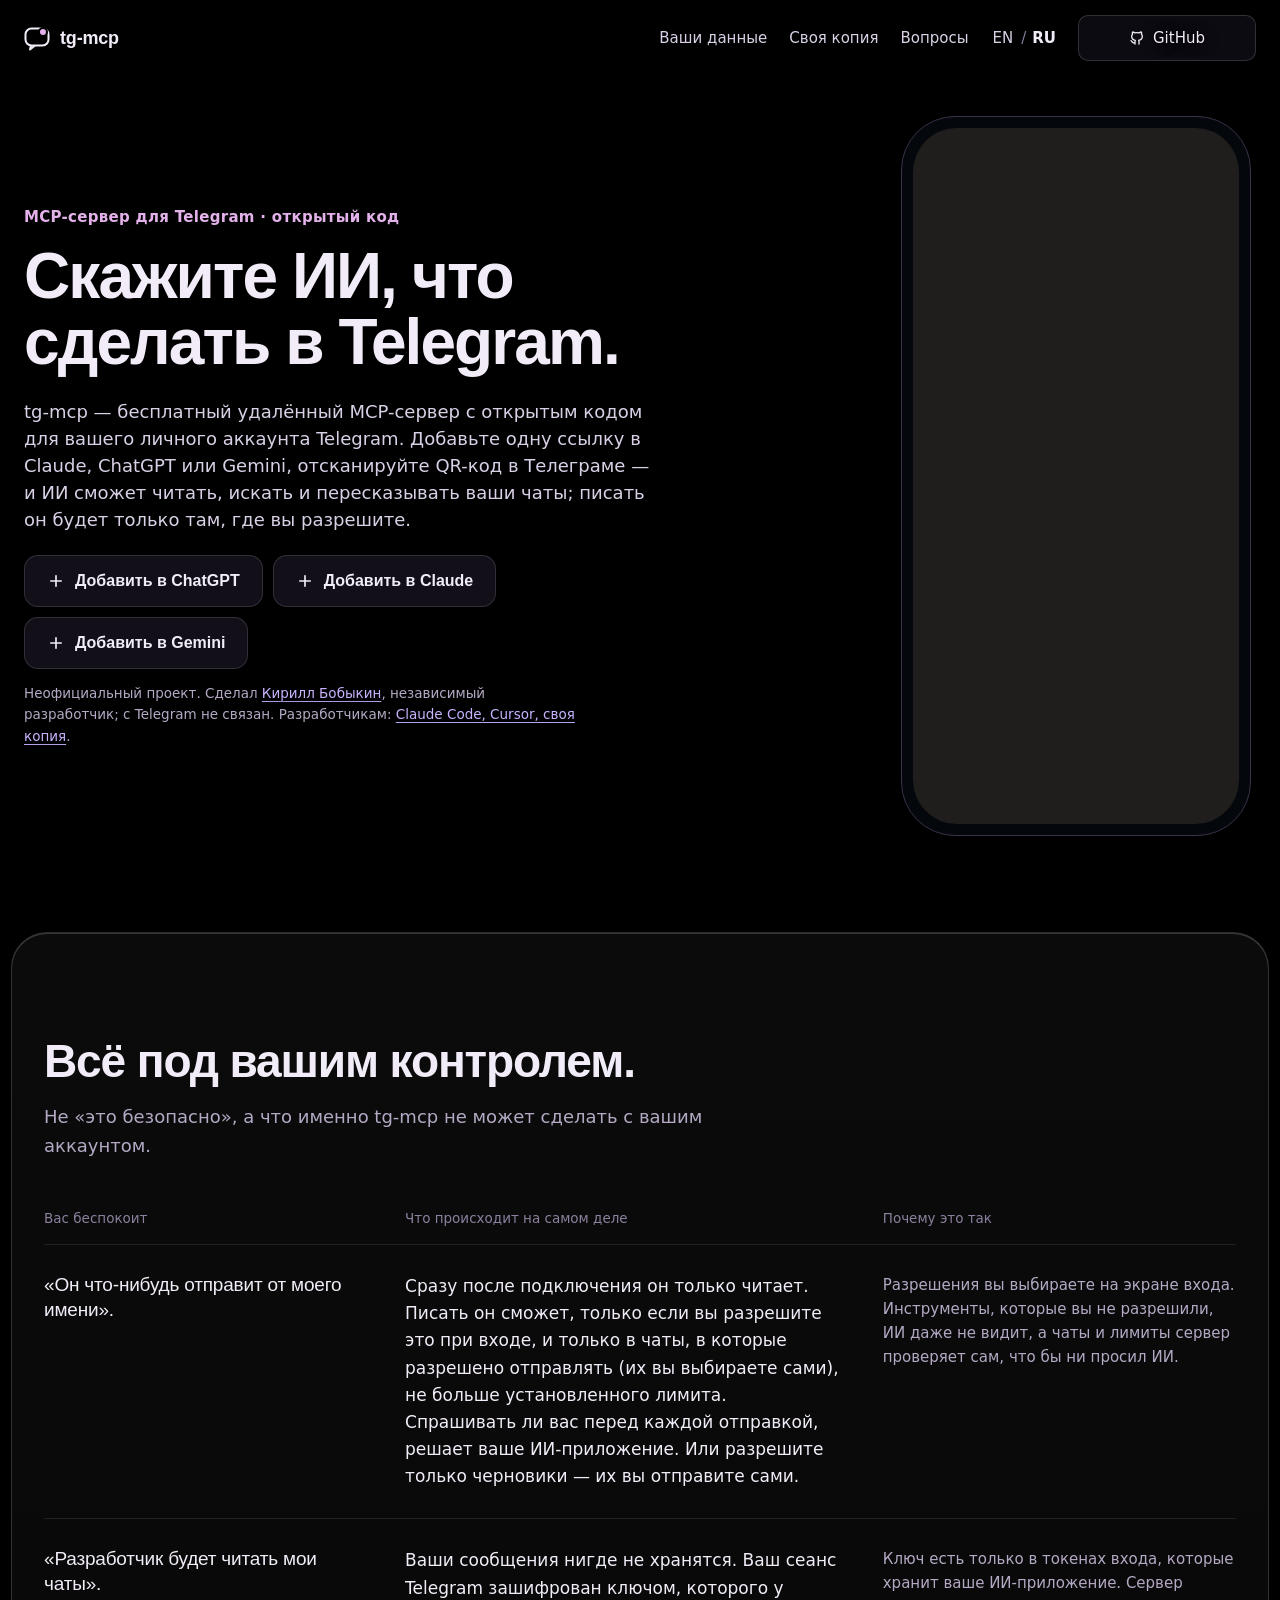
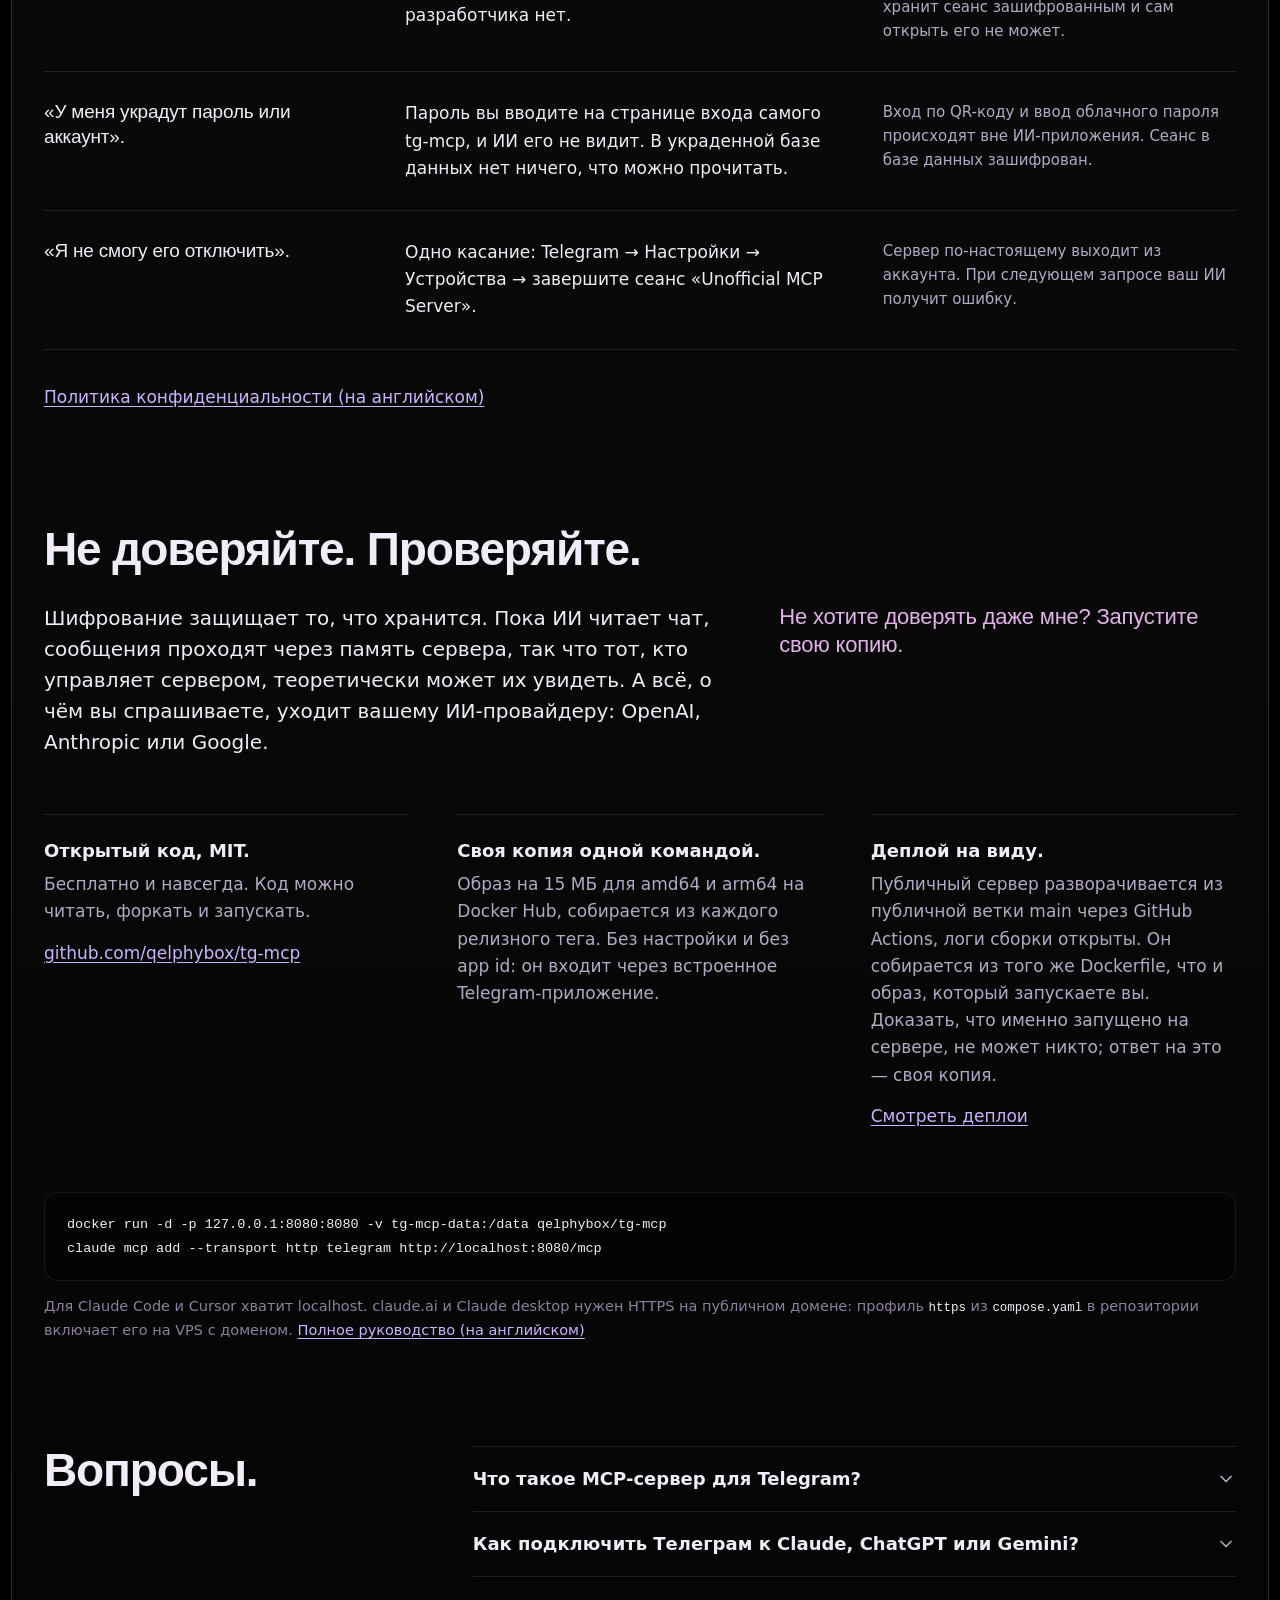
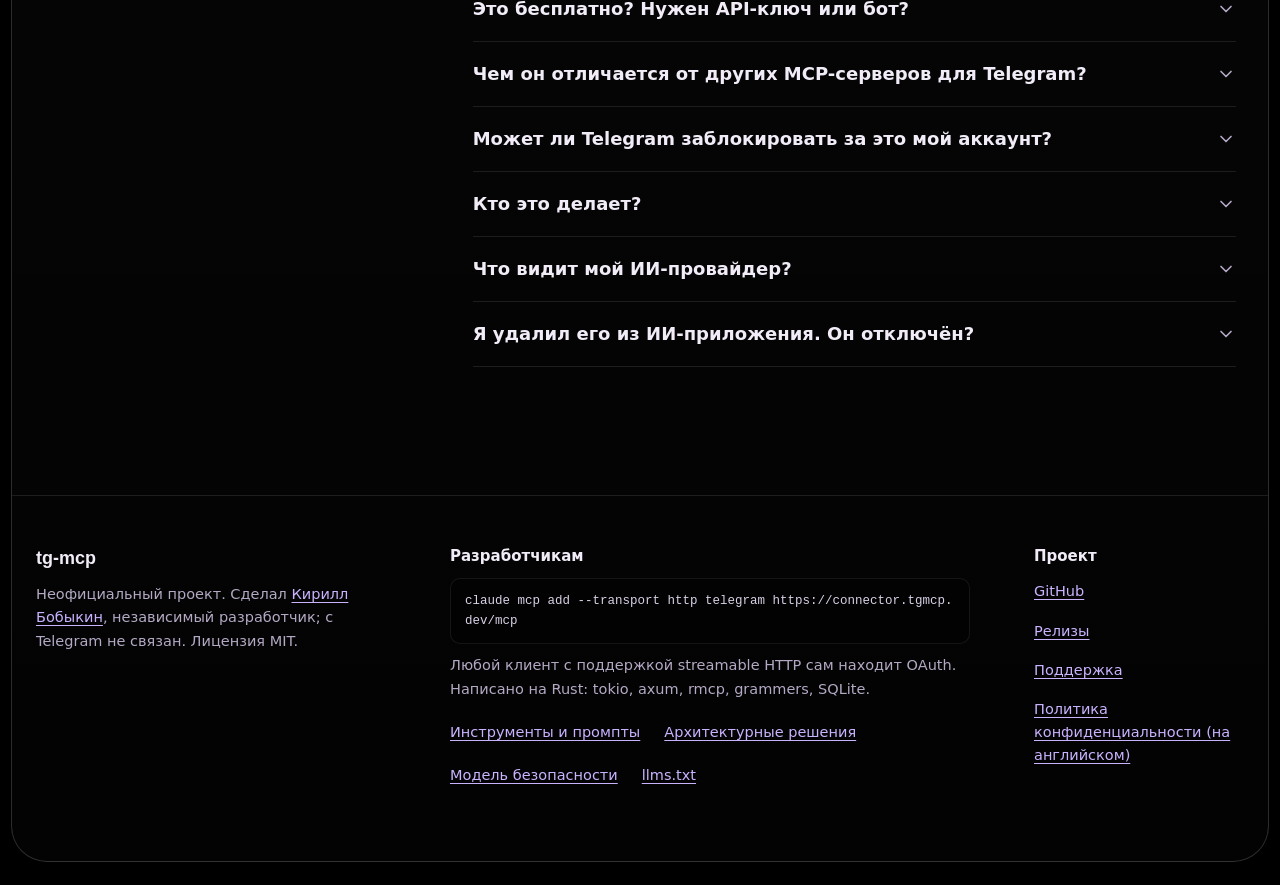
==== commit 700c3da0: "Self-hosting docs: the Russian landing page too (#107) #121 merged meanwhile: the same five changes " ====
--- a/site/ru/index.html
+++ b/site/ru/index.html
@@ -150,7 +150,7 @@
      "name": "Это бесплатно? Нужен API-ключ или бот?",
      "acceptedAnswer": {
       "@type": "Answer",
-      "text": "Бесплатно: без регистрации, без оплаты и без API-ключа. Сервер входит в ваш собственный аккаунт по QR-коду, как Telegram Desktop, и работает с вашими настоящими чатами, а не с чатами бота. Свой app id с my.telegram.org нужен, только если вы запускаете собственную копию."
+      "text": "Бесплатно: без регистрации, без оплаты и без API-ключа. Сервер входит в ваш собственный аккаунт по QR-коду, как Telegram Desktop, и работает с вашими настоящими чатами, а не с чатами бота."
      }
     },
     {
@@ -437,16 +437,12 @@
 </div>
 <ul style="margin: 56px 0 0; padding: 0; list-style: none; display: grid; grid-template-columns: repeat(auto-fit, minmax(min(100%, 300px), 1fr)); gap: 0 48px">
 <li style="padding: 22px 0; border-top: 1px solid rgba(241,236,247,.1); display: flex; flex-direction: column; gap: 6px"><strong style="font-size: 18px">Открытый код, MIT.</strong><span style="color: #B4A9C4">Бесплатно и навсегда. Код можно читать, форкать и запускать.</span><a href="https://github.com/qelphybox/tg-mcp" style="align-self: flex-start; padding: 8px 0">github.com/qelphybox/tg-mcp</a></li>
-<li style="padding: 22px 0; border-top: 1px solid rgba(241,236,247,.1); display: flex; flex-direction: column; gap: 6px"><strong style="font-size: 18px">Своя копия одной командой.</strong><span style="color: #B4A9C4">Готовые образы для amd64 и arm64 собираются из каждого релизного тега. Ничего не нужно компилировать.</span></li>
-<li style="padding: 22px 0; border-top: 1px solid rgba(241,236,247,.1); display: flex; flex-direction: column; gap: 6px"><strong style="font-size: 18px">Деплой на виду.</strong><span style="color: #B4A9C4">Публичный сервер разворачивается из публичной ветки main через GitHub Actions, логи сборки открыты. Доказать, что именно запущено на сервере, не может никто; ответ на это — своя копия.</span><a href="https://github.com/qelphybox/tg-mcp/actions" style="align-self: flex-start; padding: 8px 0">Смотреть деплои</a></li>
+<li style="padding: 22px 0; border-top: 1px solid rgba(241,236,247,.1); display: flex; flex-direction: column; gap: 6px"><strong style="font-size: 18px">Своя копия одной командой.</strong><span style="color: #B4A9C4">Образ на 15 МБ для amd64 и arm64 на Docker Hub, собирается из каждого релизного тега. Без настройки и без app id: он входит через встроенное Telegram-приложение.</span></li>
+<li style="padding: 22px 0; border-top: 1px solid rgba(241,236,247,.1); display: flex; flex-direction: column; gap: 6px"><strong style="font-size: 18px">Деплой на виду.</strong><span style="color: #B4A9C4">Публичный сервер разворачивается из публичной ветки main через GitHub Actions, логи сборки открыты. Он собирается из того же Dockerfile, что и образ, который запускаете вы. Доказать, что именно запущено на сервере, не может никто; ответ на это — своя копия.</span><a href="https://github.com/qelphybox/tg-mcp/actions" style="align-self: flex-start; padding: 8px 0">Смотреть деплои</a></li>
 </ul>
-<pre style="margin: 32px 0 0; background: rgba(0,0,0,.28); border: 1px solid rgba(241,236,247,.08); border-radius: 14px; padding: 20px 22px; font-size: 13.5px; line-height: 1.75; color: #F1ECF7; white-space: pre-wrap; word-break: break-word">docker run -d --name tg-mcp --restart unless-stopped \
-  -p 127.0.0.1:8080:8080 -v tg-mcp-data:/data \
-  -e TG_MCP_PUBLIC_URL=https://tg.example.com \
-  -e TG_MCP_DB_PATH=/data/tg-mcp.db \
-  -e TG_MCP_API_ID=123456 -e TG_MCP_API_HASH=your_api_hash \
-  ghcr.io/qelphybox/tg-mcp:latest</pre>
-<p style="margin: 14px 0 0; font-size: 14.5px; color: #8C809E">Нужен HTTPS на публичном домене и свой app id с <a href="https://my.telegram.org/apps">my.telegram.org</a>. <a href="https://github.com/qelphybox/tg-mcp#self-hosting" hreflang="en">Полное руководство (на английском)</a></p>
+<pre style="margin: 32px 0 0; background: rgba(0,0,0,.28); border: 1px solid rgba(241,236,247,.08); border-radius: 14px; padding: 20px 22px; font-size: 13.5px; line-height: 1.75; color: #F1ECF7; white-space: pre-wrap; word-break: break-word">docker run -d -p 127.0.0.1:8080:8080 -v tg-mcp-data:/data qelphybox/tg-mcp
+claude mcp add --transport http telegram http://localhost:8080/mcp</pre>
+<p style="margin: 14px 0 0; font-size: 14.5px; color: #8C809E">Для Claude Code и Cursor хватит localhost. claude.ai и Claude desktop нужен HTTPS на публичном домене: профиль <code>https</code> из <code>compose.yaml</code> в репозитории включает его на VPS с доменом. <a href="https://github.com/qelphybox/tg-mcp#self-hosting" hreflang="en">Полное руководство (на английском)</a></p>
 </section>
 
 <section id="faq" style="max-width: 1240px; margin: 0 auto; padding: 104px 32px 104px; display: flex; flex-wrap: wrap; gap: 24px 64px">
@@ -462,7 +458,7 @@
 </details>
 <details style="border-top: 1px solid rgba(241,236,247,.1)">
 <summary style="display: flex; align-items: center; justify-content: space-between; gap: 16px; min-height: 64px; cursor: pointer; font-weight: 600; font-size: 18px; list-style: none">Это бесплатно? Нужен API-ключ или бот?<svg class="chev" width="20" height="20" viewBox="0 0 24 24" fill="none" stroke="#B4A9C4" stroke-width="2" stroke-linecap="round" stroke-linejoin="round" aria-hidden="true" style="flex: none"><path d="m6 9 6 6 6-6"></path></svg></summary>
-<p style="margin: 0 0 24px; max-width: 64ch; color: #D9D0E6">Бесплатно: без регистрации, без оплаты и без API-ключа. Сервер входит в ваш собственный аккаунт по QR-коду, как Telegram Desktop, и работает с вашими настоящими чатами, а не с чатами бота. Свой app id с my.telegram.org нужен, только если вы запускаете собственную копию.</p>
+<p style="margin: 0 0 24px; max-width: 64ch; color: #D9D0E6">Бесплатно: без регистрации, без оплаты и без API-ключа. Сервер входит в ваш собственный аккаунт по QR-коду, как Telegram Desktop, и работает с вашими настоящими чатами, а не с чатами бота.</p>
 </details>
 <details style="border-top: 1px solid rgba(241,236,247,.1)">
 <summary style="display: flex; align-items: center; justify-content: space-between; gap: 16px; min-height: 64px; cursor: pointer; font-weight: 600; font-size: 18px; list-style: none">Чем он отличается от других MCP-серверов для Telegram?<svg class="chev" width="20" height="20" viewBox="0 0 24 24" fill="none" stroke="#B4A9C4" stroke-width="2" stroke-linecap="round" stroke-linejoin="round" aria-hidden="true" style="flex: none"><path d="m6 9 6 6 6-6"></path></svg></summary>
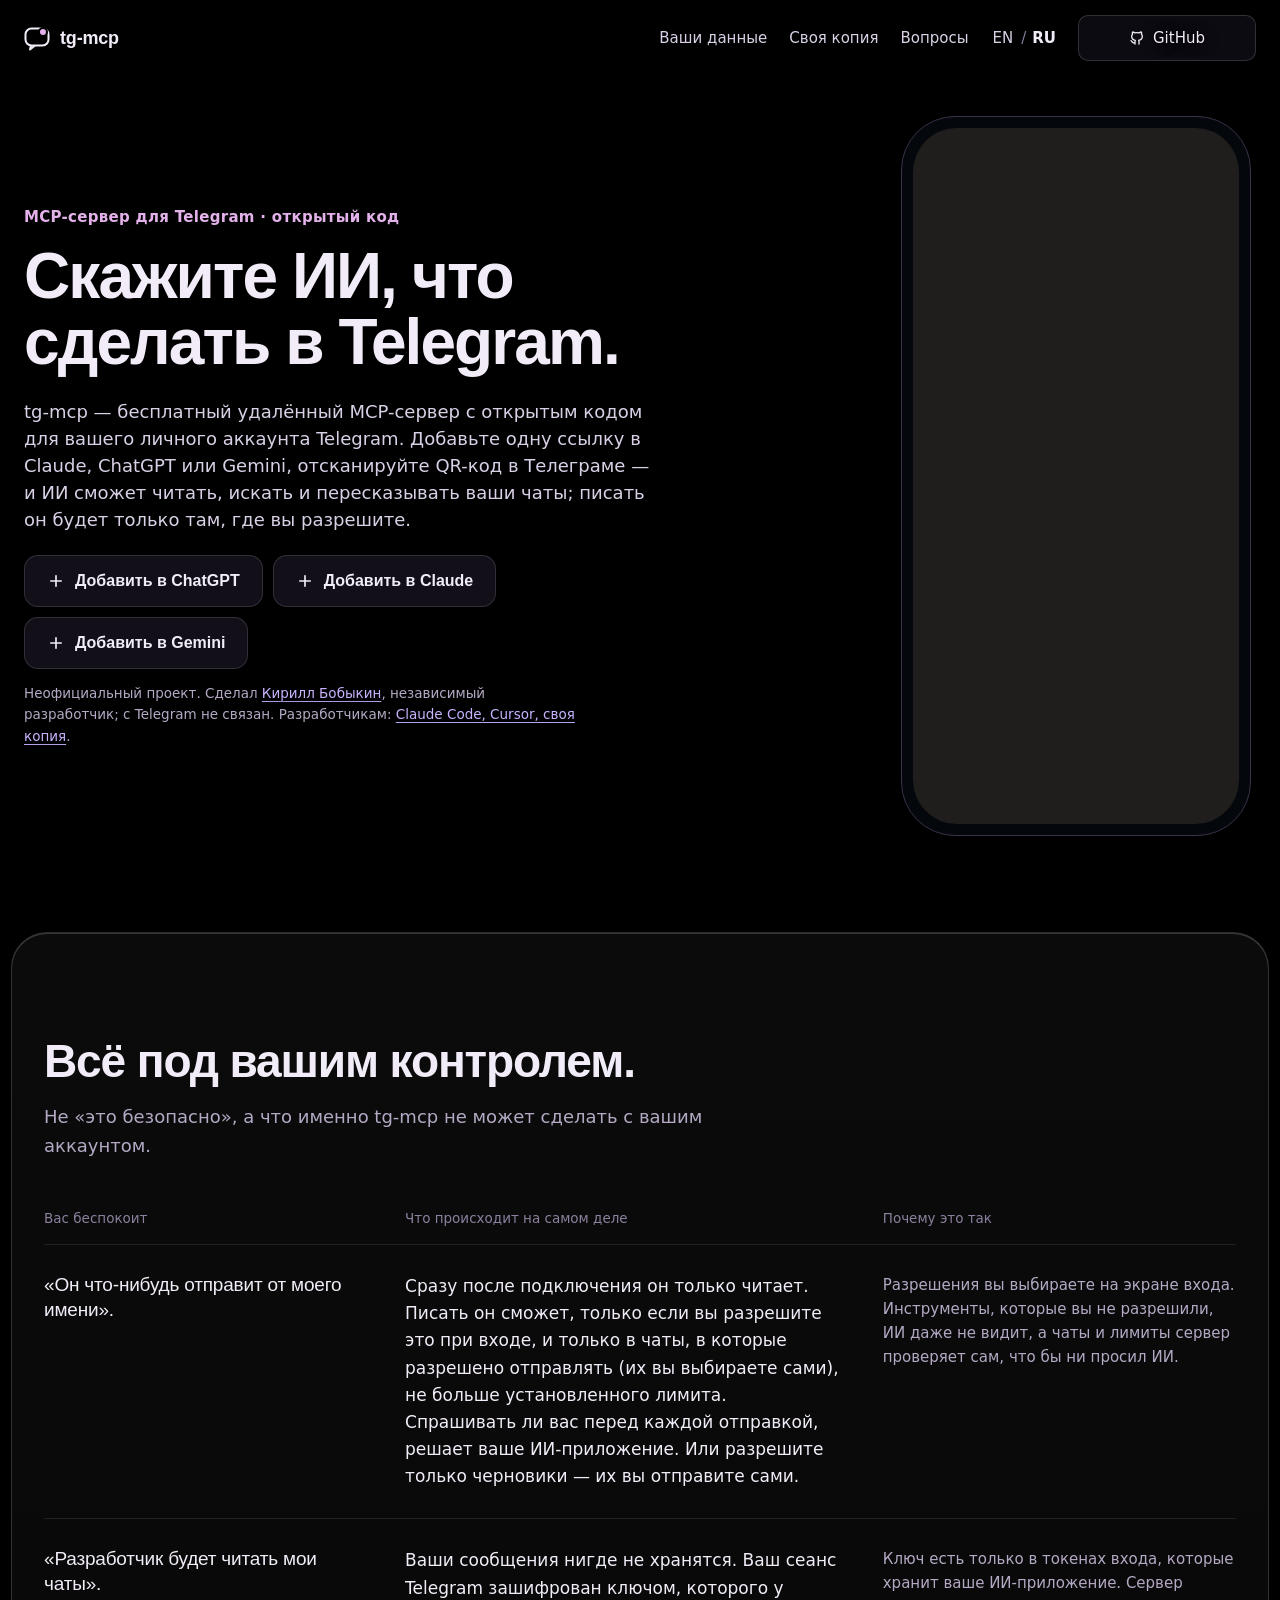
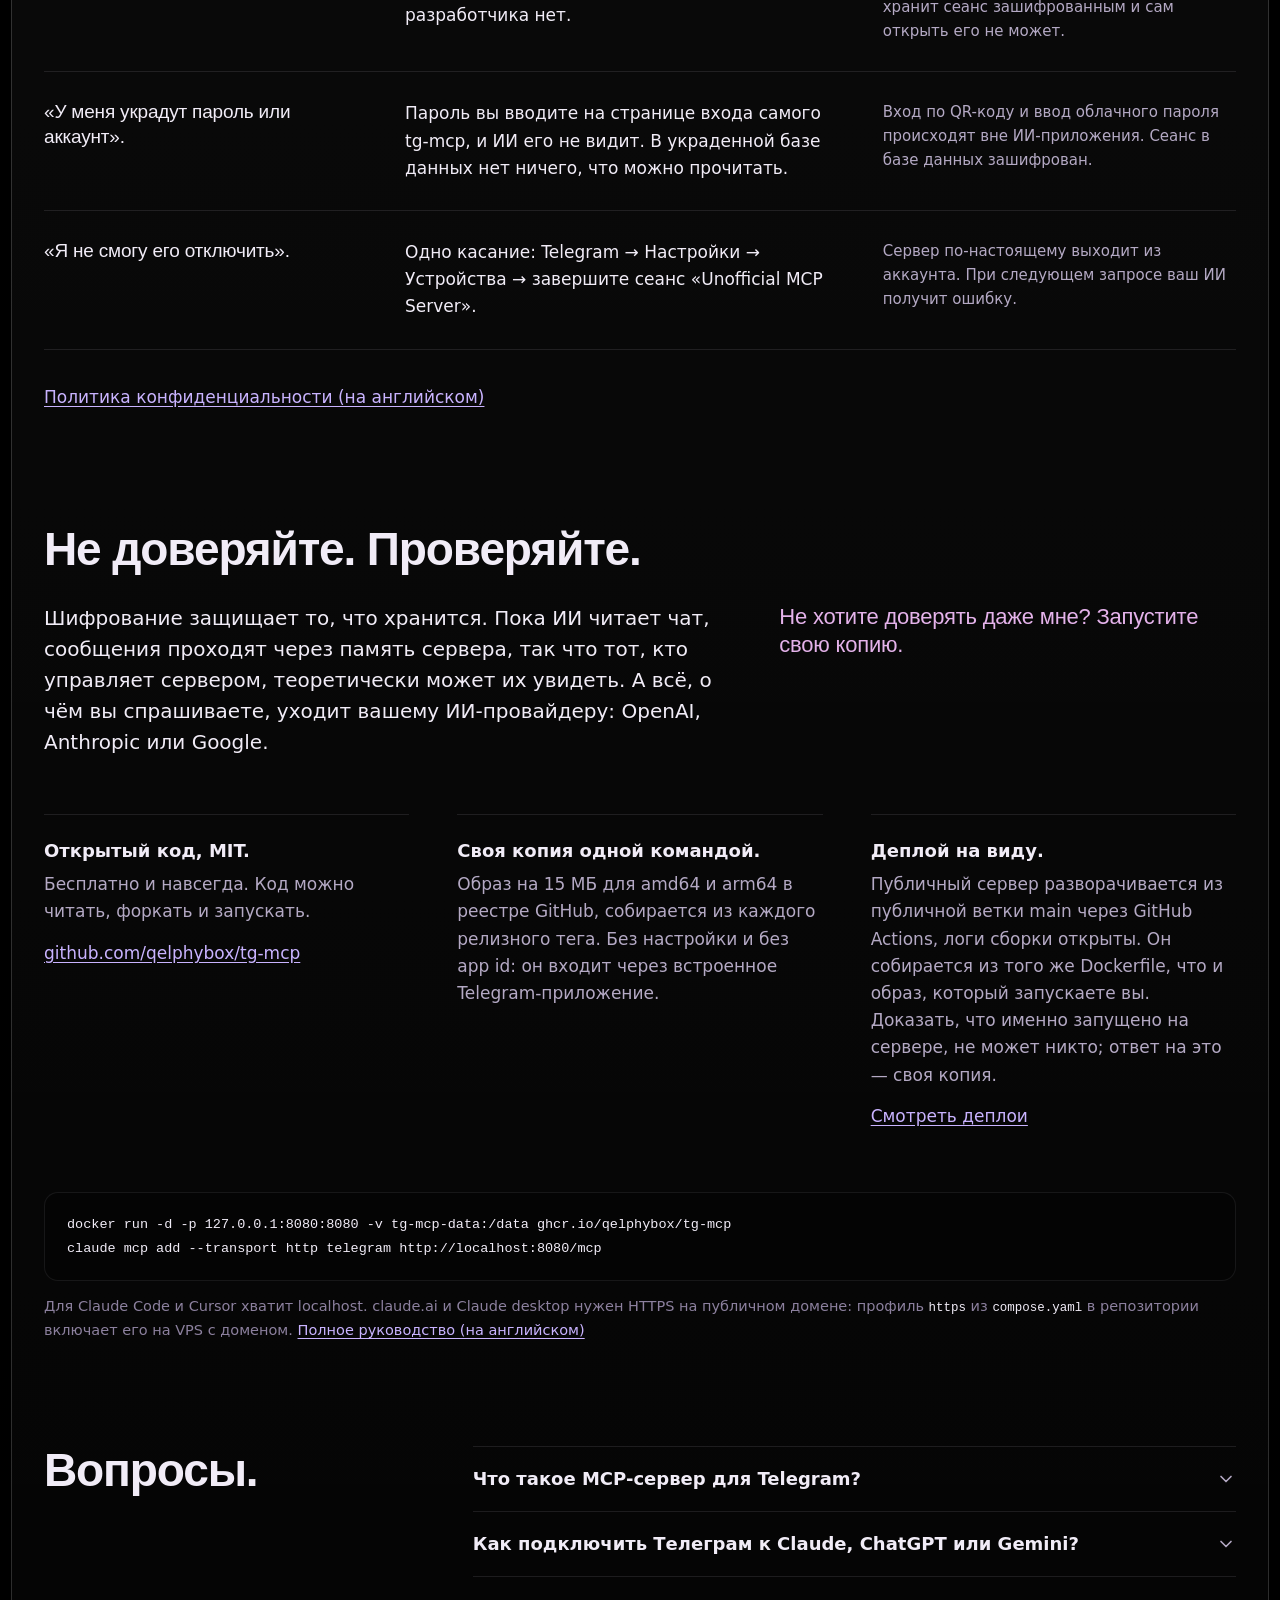
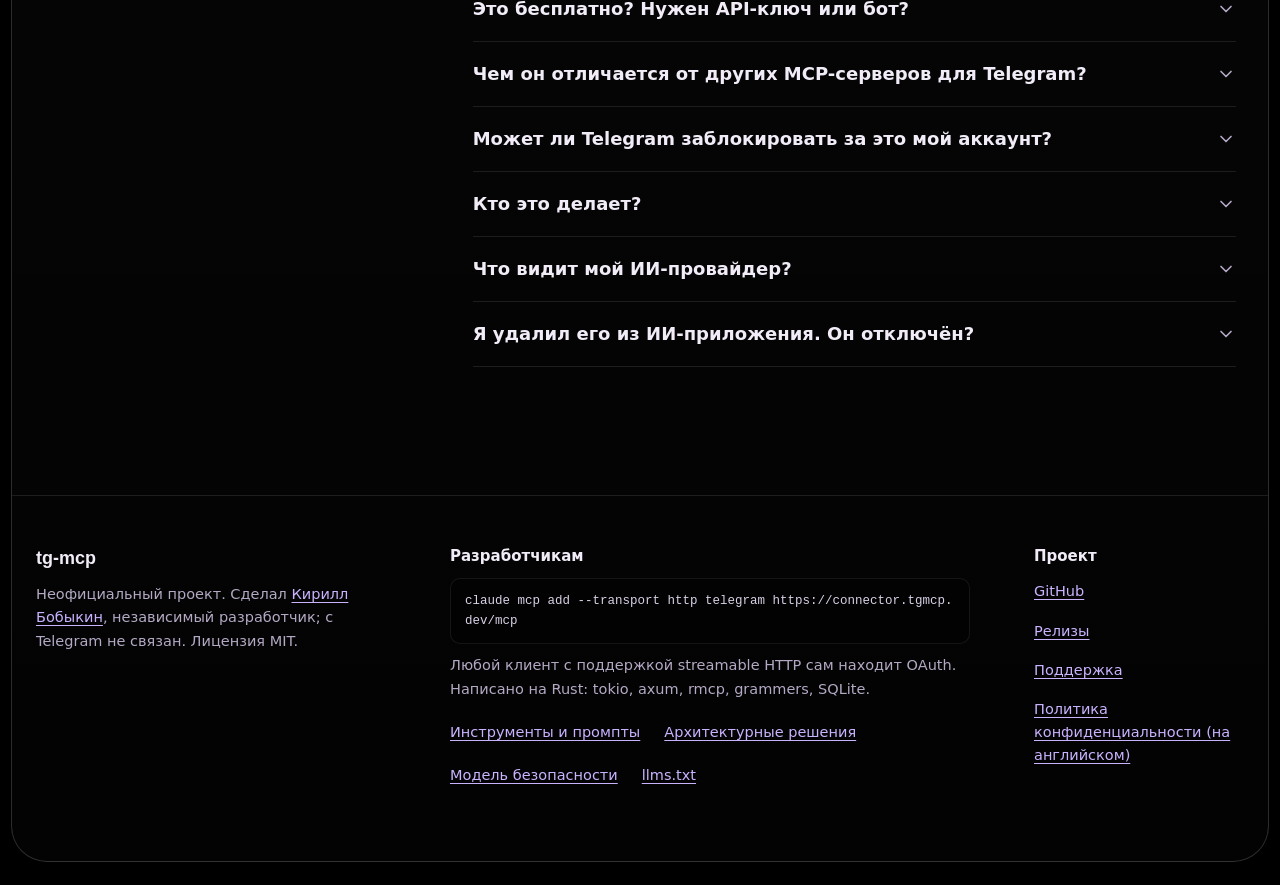
==== commit 6efbeb4b: "GHCR is the image's only home: take Docker Hub out (#131) Publish pushes ghcr.io/qelphybox/tg-mcp:<s" ====
--- a/site/ru/index.html
+++ b/site/ru/index.html
@@ -437,10 +437,10 @@
 </div>
 <ul style="margin: 56px 0 0; padding: 0; list-style: none; display: grid; grid-template-columns: repeat(auto-fit, minmax(min(100%, 300px), 1fr)); gap: 0 48px">
 <li style="padding: 22px 0; border-top: 1px solid rgba(241,236,247,.1); display: flex; flex-direction: column; gap: 6px"><strong style="font-size: 18px">Открытый код, MIT.</strong><span style="color: #B4A9C4">Бесплатно и навсегда. Код можно читать, форкать и запускать.</span><a href="https://github.com/qelphybox/tg-mcp" style="align-self: flex-start; padding: 8px 0">github.com/qelphybox/tg-mcp</a></li>
-<li style="padding: 22px 0; border-top: 1px solid rgba(241,236,247,.1); display: flex; flex-direction: column; gap: 6px"><strong style="font-size: 18px">Своя копия одной командой.</strong><span style="color: #B4A9C4">Образ на 15 МБ для amd64 и arm64 на Docker Hub, собирается из каждого релизного тега. Без настройки и без app id: он входит через встроенное Telegram-приложение.</span></li>
+<li style="padding: 22px 0; border-top: 1px solid rgba(241,236,247,.1); display: flex; flex-direction: column; gap: 6px"><strong style="font-size: 18px">Своя копия одной командой.</strong><span style="color: #B4A9C4">Образ на 15 МБ для amd64 и arm64 в реестре GitHub, собирается из каждого релизного тега. Без настройки и без app id: он входит через встроенное Telegram-приложение.</span></li>
 <li style="padding: 22px 0; border-top: 1px solid rgba(241,236,247,.1); display: flex; flex-direction: column; gap: 6px"><strong style="font-size: 18px">Деплой на виду.</strong><span style="color: #B4A9C4">Публичный сервер разворачивается из публичной ветки main через GitHub Actions, логи сборки открыты. Он собирается из того же Dockerfile, что и образ, который запускаете вы. Доказать, что именно запущено на сервере, не может никто; ответ на это — своя копия.</span><a href="https://github.com/qelphybox/tg-mcp/actions" style="align-self: flex-start; padding: 8px 0">Смотреть деплои</a></li>
 </ul>
-<pre style="margin: 32px 0 0; background: rgba(0,0,0,.28); border: 1px solid rgba(241,236,247,.08); border-radius: 14px; padding: 20px 22px; font-size: 13.5px; line-height: 1.75; color: #F1ECF7; white-space: pre-wrap; word-break: break-word">docker run -d -p 127.0.0.1:8080:8080 -v tg-mcp-data:/data qelphybox/tg-mcp
+<pre style="margin: 32px 0 0; background: rgba(0,0,0,.28); border: 1px solid rgba(241,236,247,.08); border-radius: 14px; padding: 20px 22px; font-size: 13.5px; line-height: 1.75; color: #F1ECF7; white-space: pre-wrap; word-break: break-word">docker run -d -p 127.0.0.1:8080:8080 -v tg-mcp-data:/data ghcr.io/qelphybox/tg-mcp
 claude mcp add --transport http telegram http://localhost:8080/mcp</pre>
 <p style="margin: 14px 0 0; font-size: 14.5px; color: #8C809E">Для Claude Code и Cursor хватит localhost. claude.ai и Claude desktop нужен HTTPS на публичном домене: профиль <code>https</code> из <code>compose.yaml</code> в репозитории включает его на VPS с доменом. <a href="https://github.com/qelphybox/tg-mcp#self-hosting" hreflang="en">Полное руководство (на английском)</a></p>
 </section>
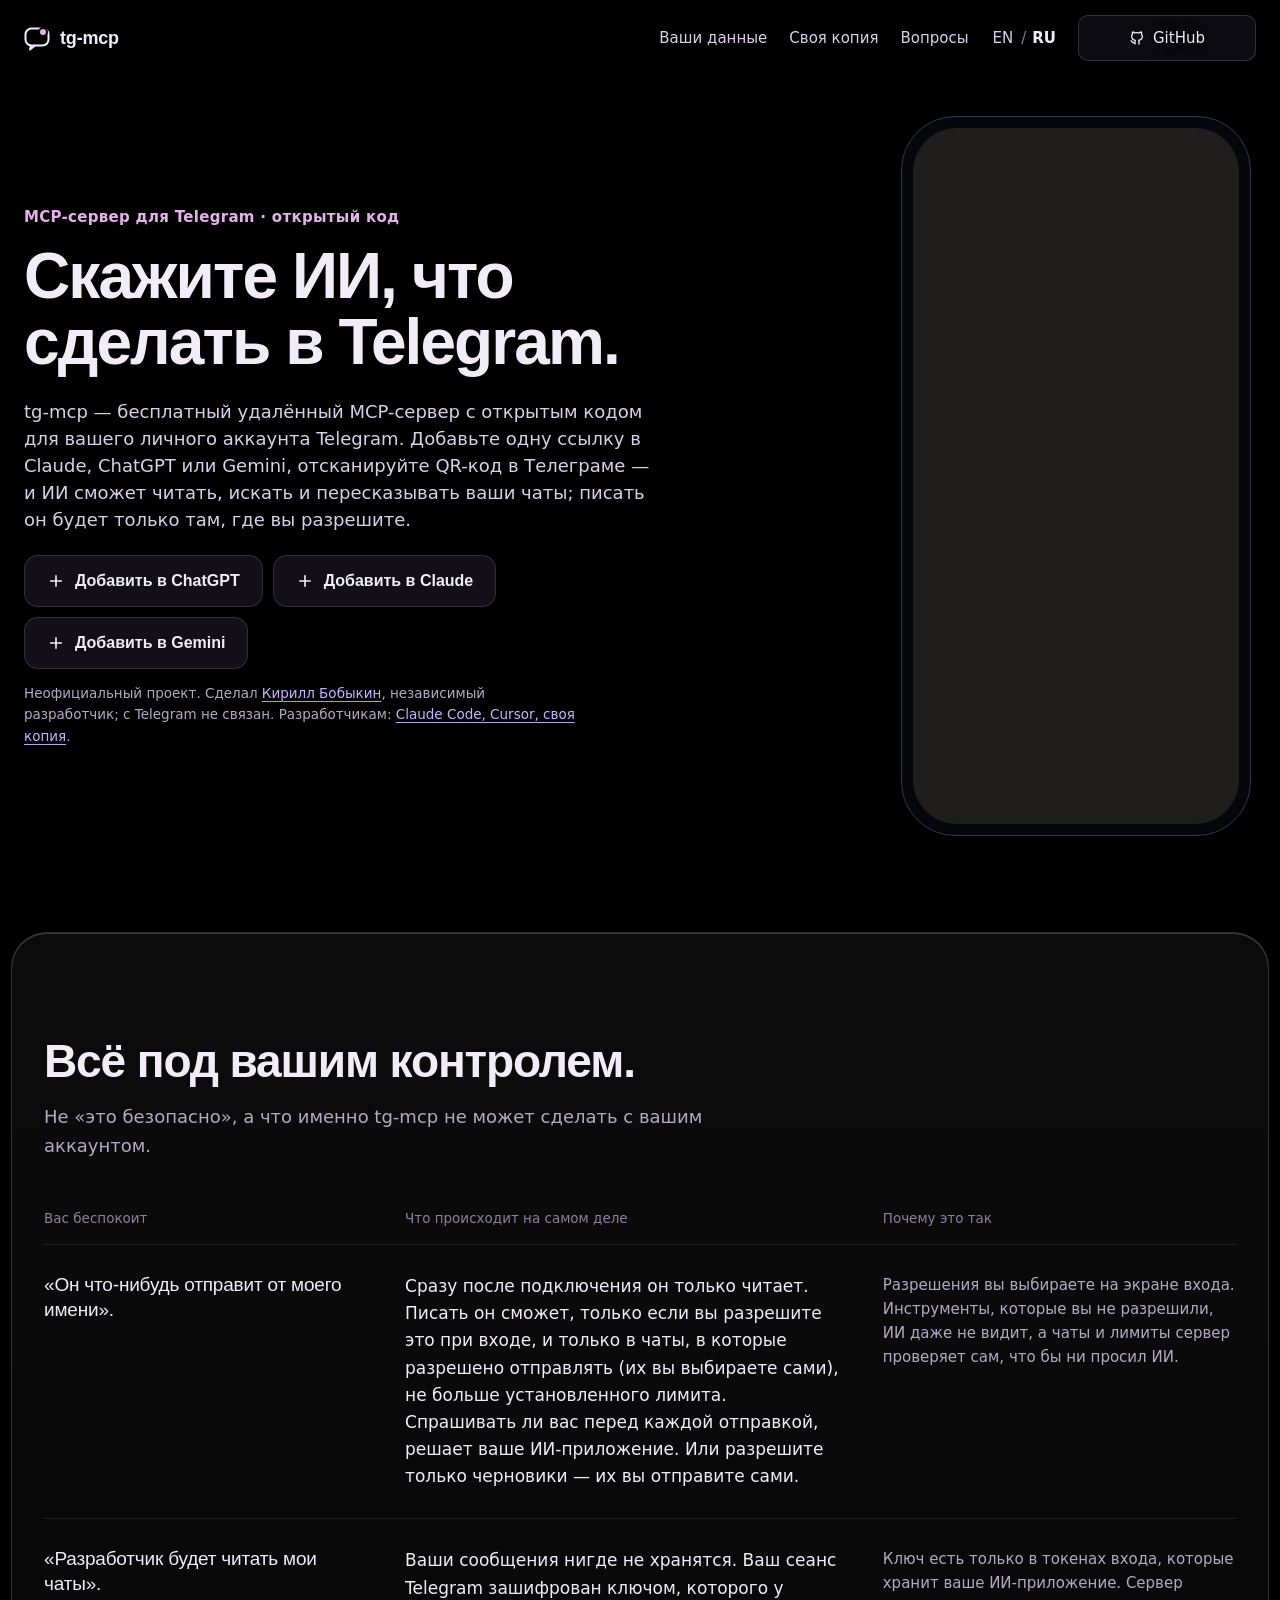
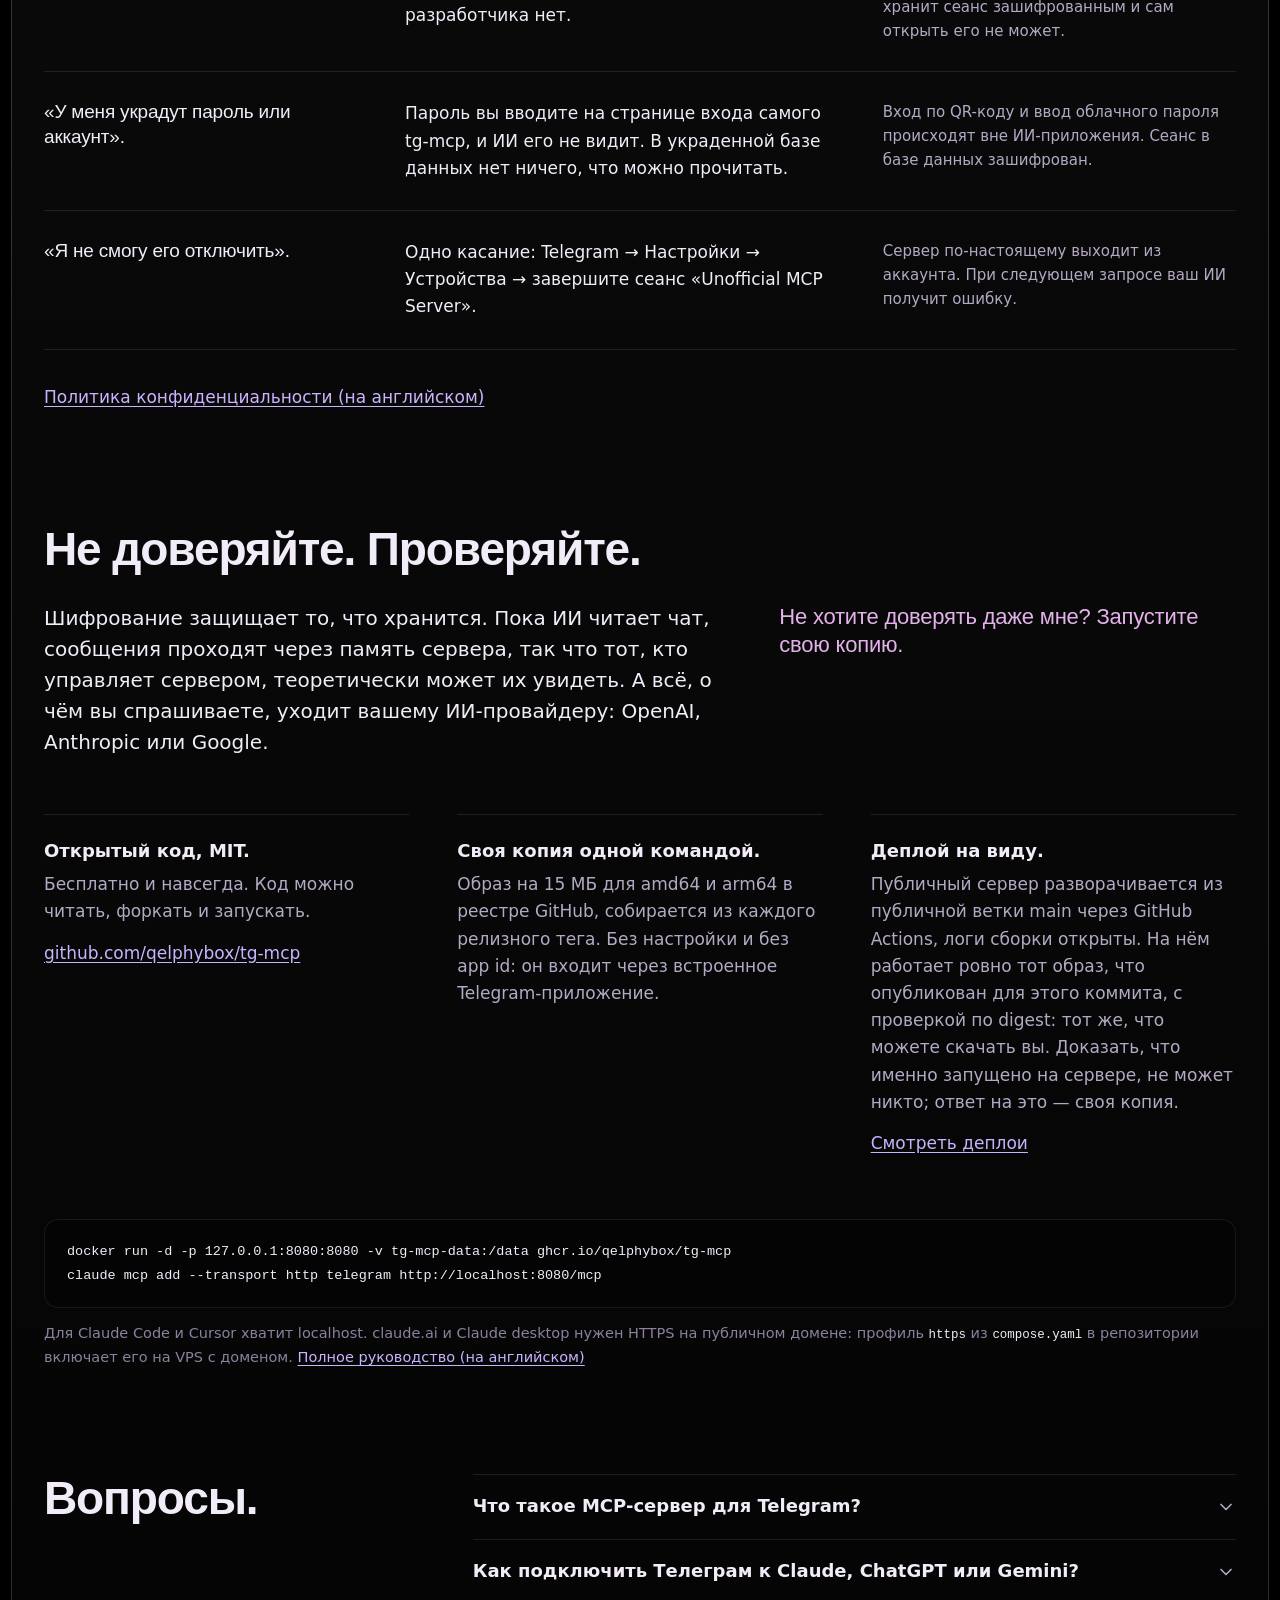
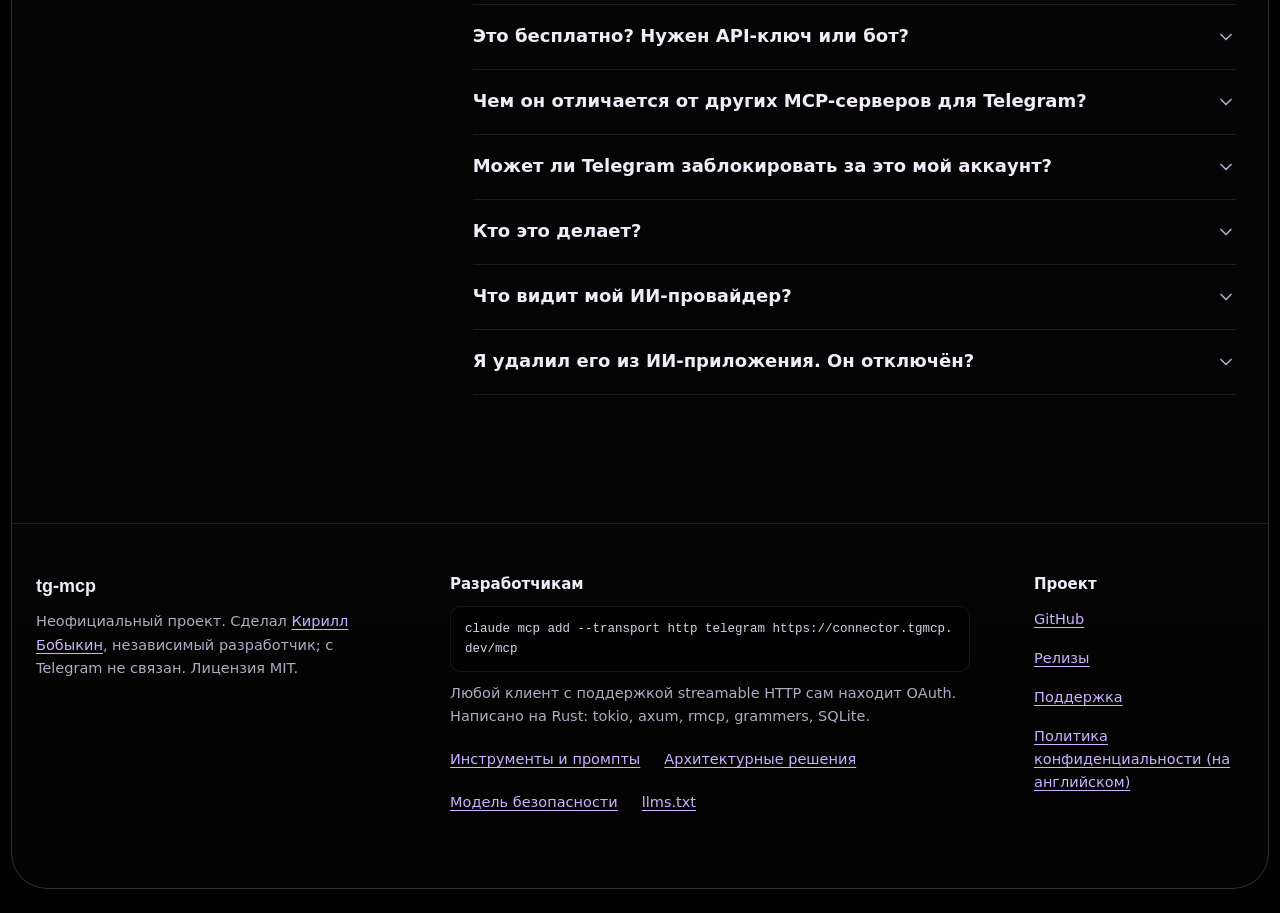
==== commit f07c2235: "Production deploys the published GHCR image; Kamal never pushes (#105) A push to main builds once in" ====
--- a/site/ru/index.html
+++ b/site/ru/index.html
@@ -438,7 +438,7 @@
 <ul style="margin: 56px 0 0; padding: 0; list-style: none; display: grid; grid-template-columns: repeat(auto-fit, minmax(min(100%, 300px), 1fr)); gap: 0 48px">
 <li style="padding: 22px 0; border-top: 1px solid rgba(241,236,247,.1); display: flex; flex-direction: column; gap: 6px"><strong style="font-size: 18px">Открытый код, MIT.</strong><span style="color: #B4A9C4">Бесплатно и навсегда. Код можно читать, форкать и запускать.</span><a href="https://github.com/qelphybox/tg-mcp" style="align-self: flex-start; padding: 8px 0">github.com/qelphybox/tg-mcp</a></li>
 <li style="padding: 22px 0; border-top: 1px solid rgba(241,236,247,.1); display: flex; flex-direction: column; gap: 6px"><strong style="font-size: 18px">Своя копия одной командой.</strong><span style="color: #B4A9C4">Образ на 15 МБ для amd64 и arm64 в реестре GitHub, собирается из каждого релизного тега. Без настройки и без app id: он входит через встроенное Telegram-приложение.</span></li>
-<li style="padding: 22px 0; border-top: 1px solid rgba(241,236,247,.1); display: flex; flex-direction: column; gap: 6px"><strong style="font-size: 18px">Деплой на виду.</strong><span style="color: #B4A9C4">Публичный сервер разворачивается из публичной ветки main через GitHub Actions, логи сборки открыты. Он собирается из того же Dockerfile, что и образ, который запускаете вы. Доказать, что именно запущено на сервере, не может никто; ответ на это — своя копия.</span><a href="https://github.com/qelphybox/tg-mcp/actions" style="align-self: flex-start; padding: 8px 0">Смотреть деплои</a></li>
+<li style="padding: 22px 0; border-top: 1px solid rgba(241,236,247,.1); display: flex; flex-direction: column; gap: 6px"><strong style="font-size: 18px">Деплой на виду.</strong><span style="color: #B4A9C4">Публичный сервер разворачивается из публичной ветки main через GitHub Actions, логи сборки открыты. На нём работает ровно тот образ, что опубликован для этого коммита, с проверкой по digest: тот же, что можете скачать вы. Доказать, что именно запущено на сервере, не может никто; ответ на это — своя копия.</span><a href="https://github.com/qelphybox/tg-mcp/actions" style="align-self: flex-start; padding: 8px 0">Смотреть деплои</a></li>
 </ul>
 <pre style="margin: 32px 0 0; background: rgba(0,0,0,.28); border: 1px solid rgba(241,236,247,.08); border-radius: 14px; padding: 20px 22px; font-size: 13.5px; line-height: 1.75; color: #F1ECF7; white-space: pre-wrap; word-break: break-word">docker run -d -p 127.0.0.1:8080:8080 -v tg-mcp-data:/data ghcr.io/qelphybox/tg-mcp
 claude mcp add --transport http telegram http://localhost:8080/mcp</pre>
